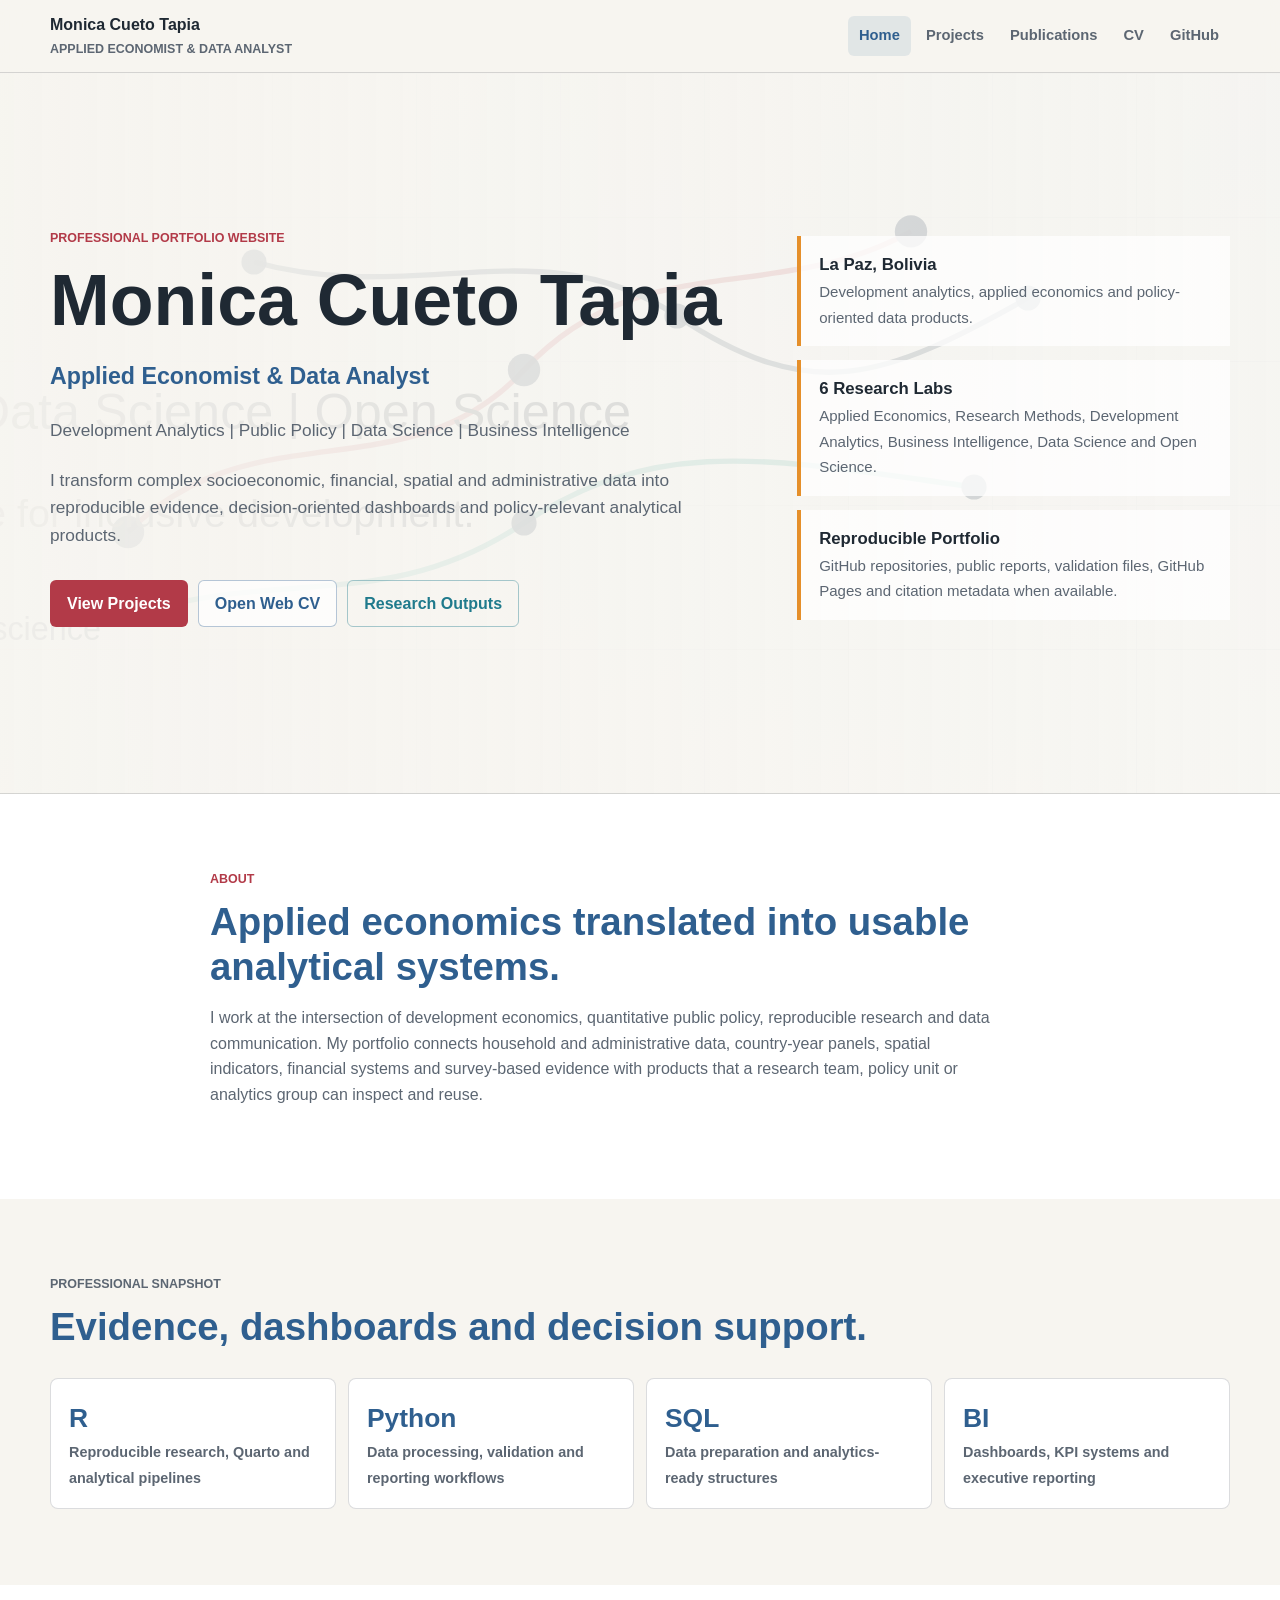
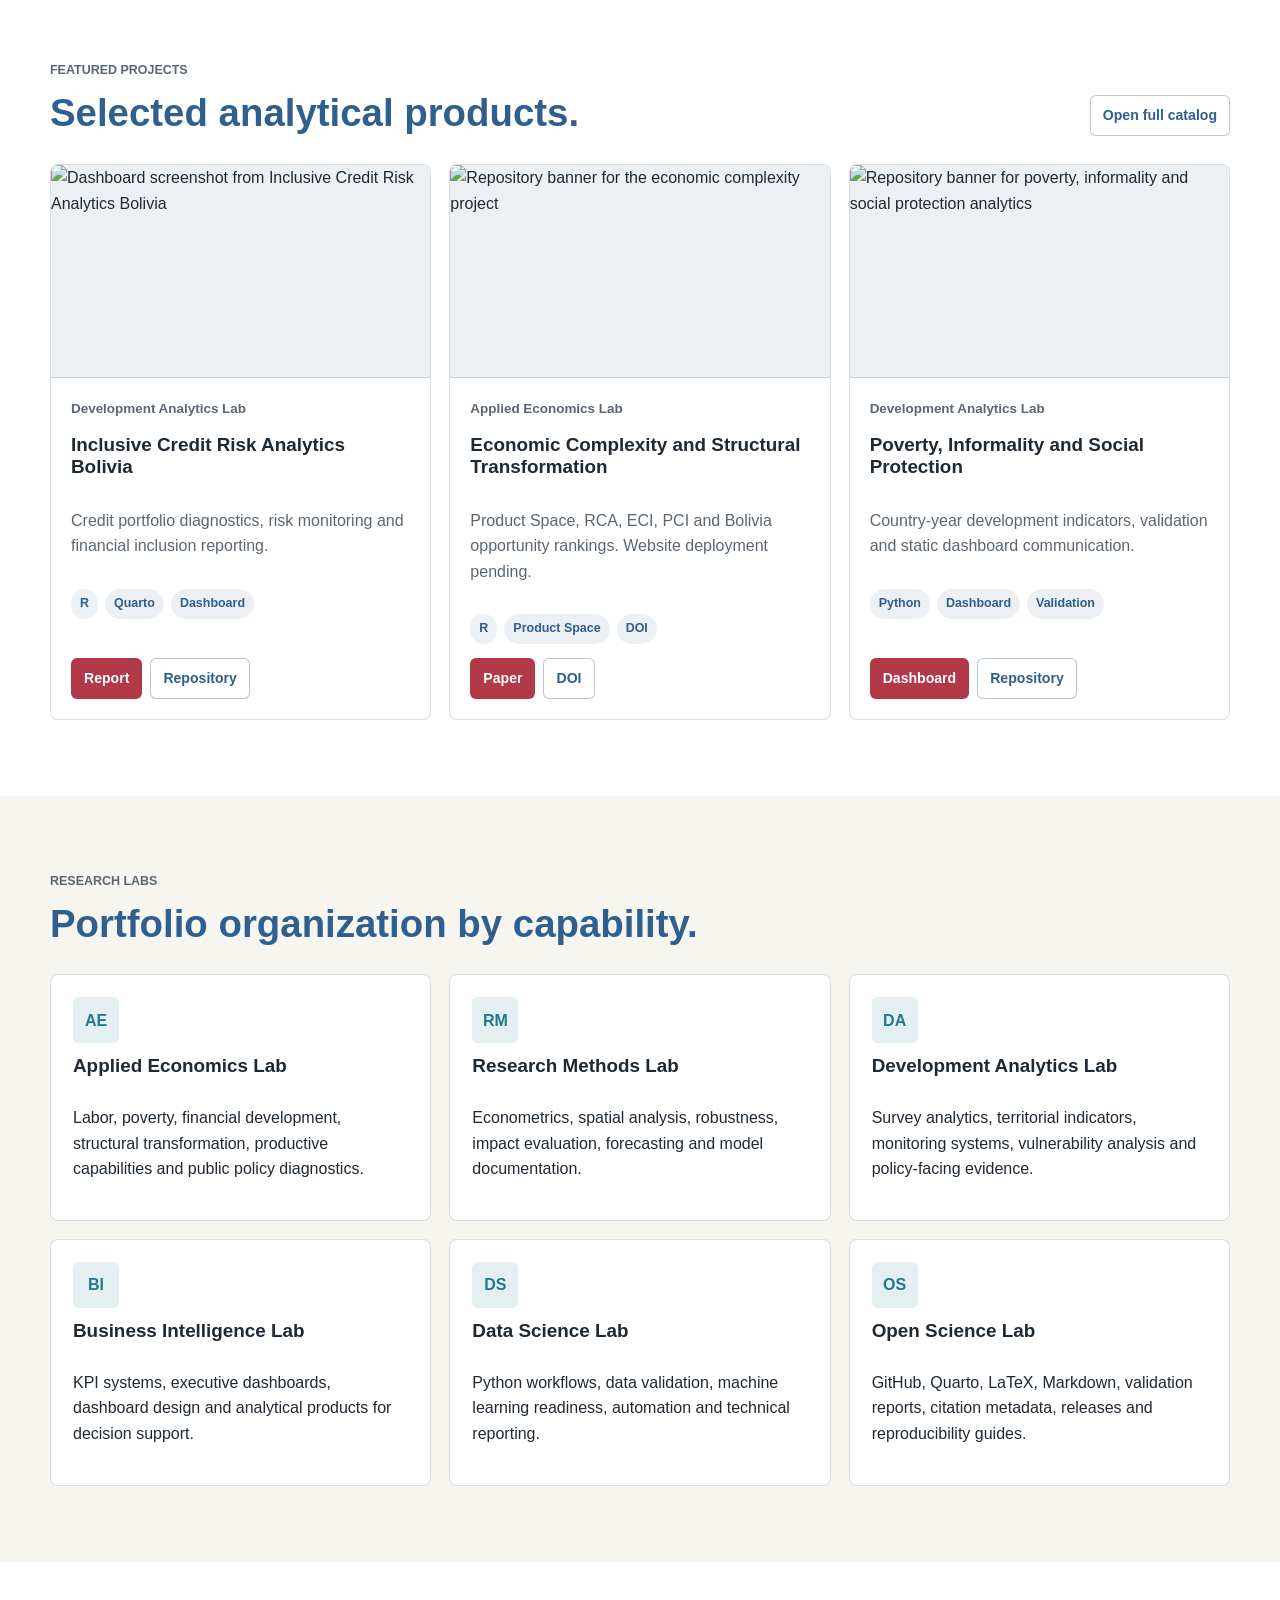
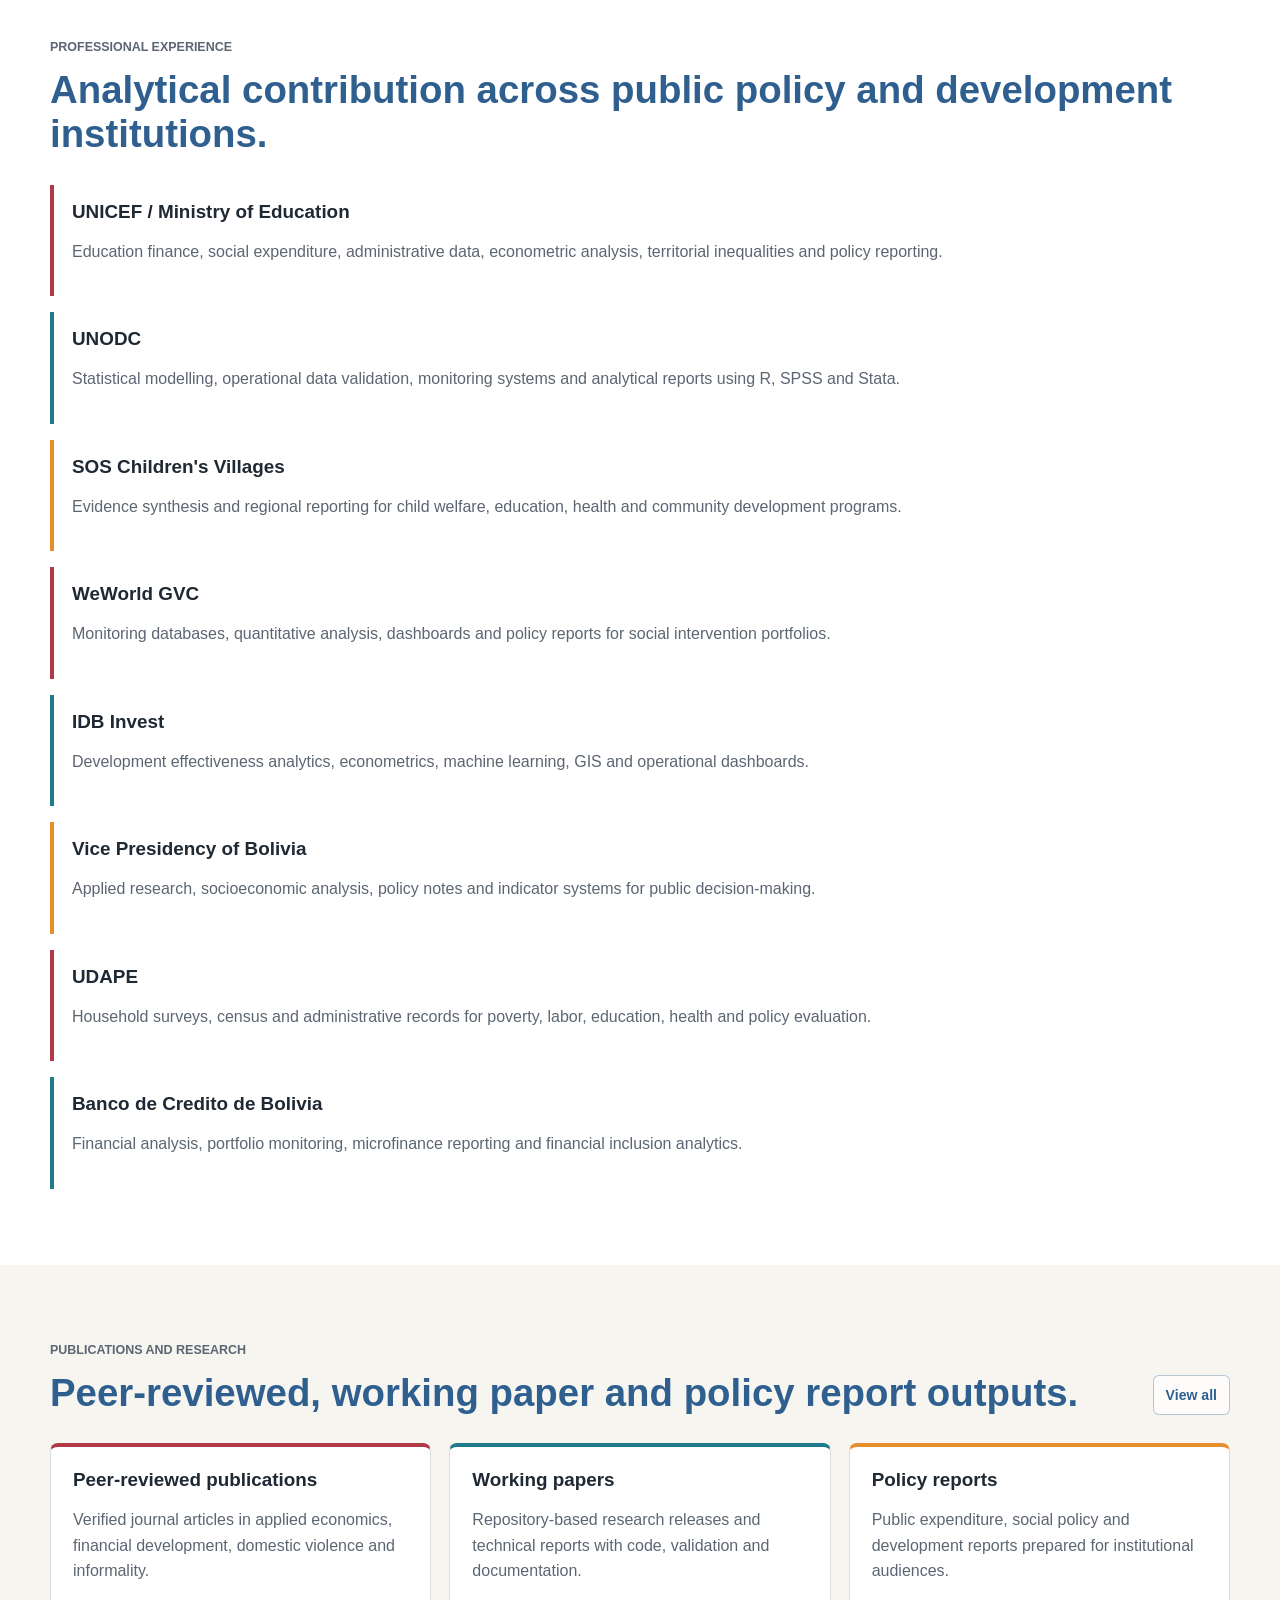
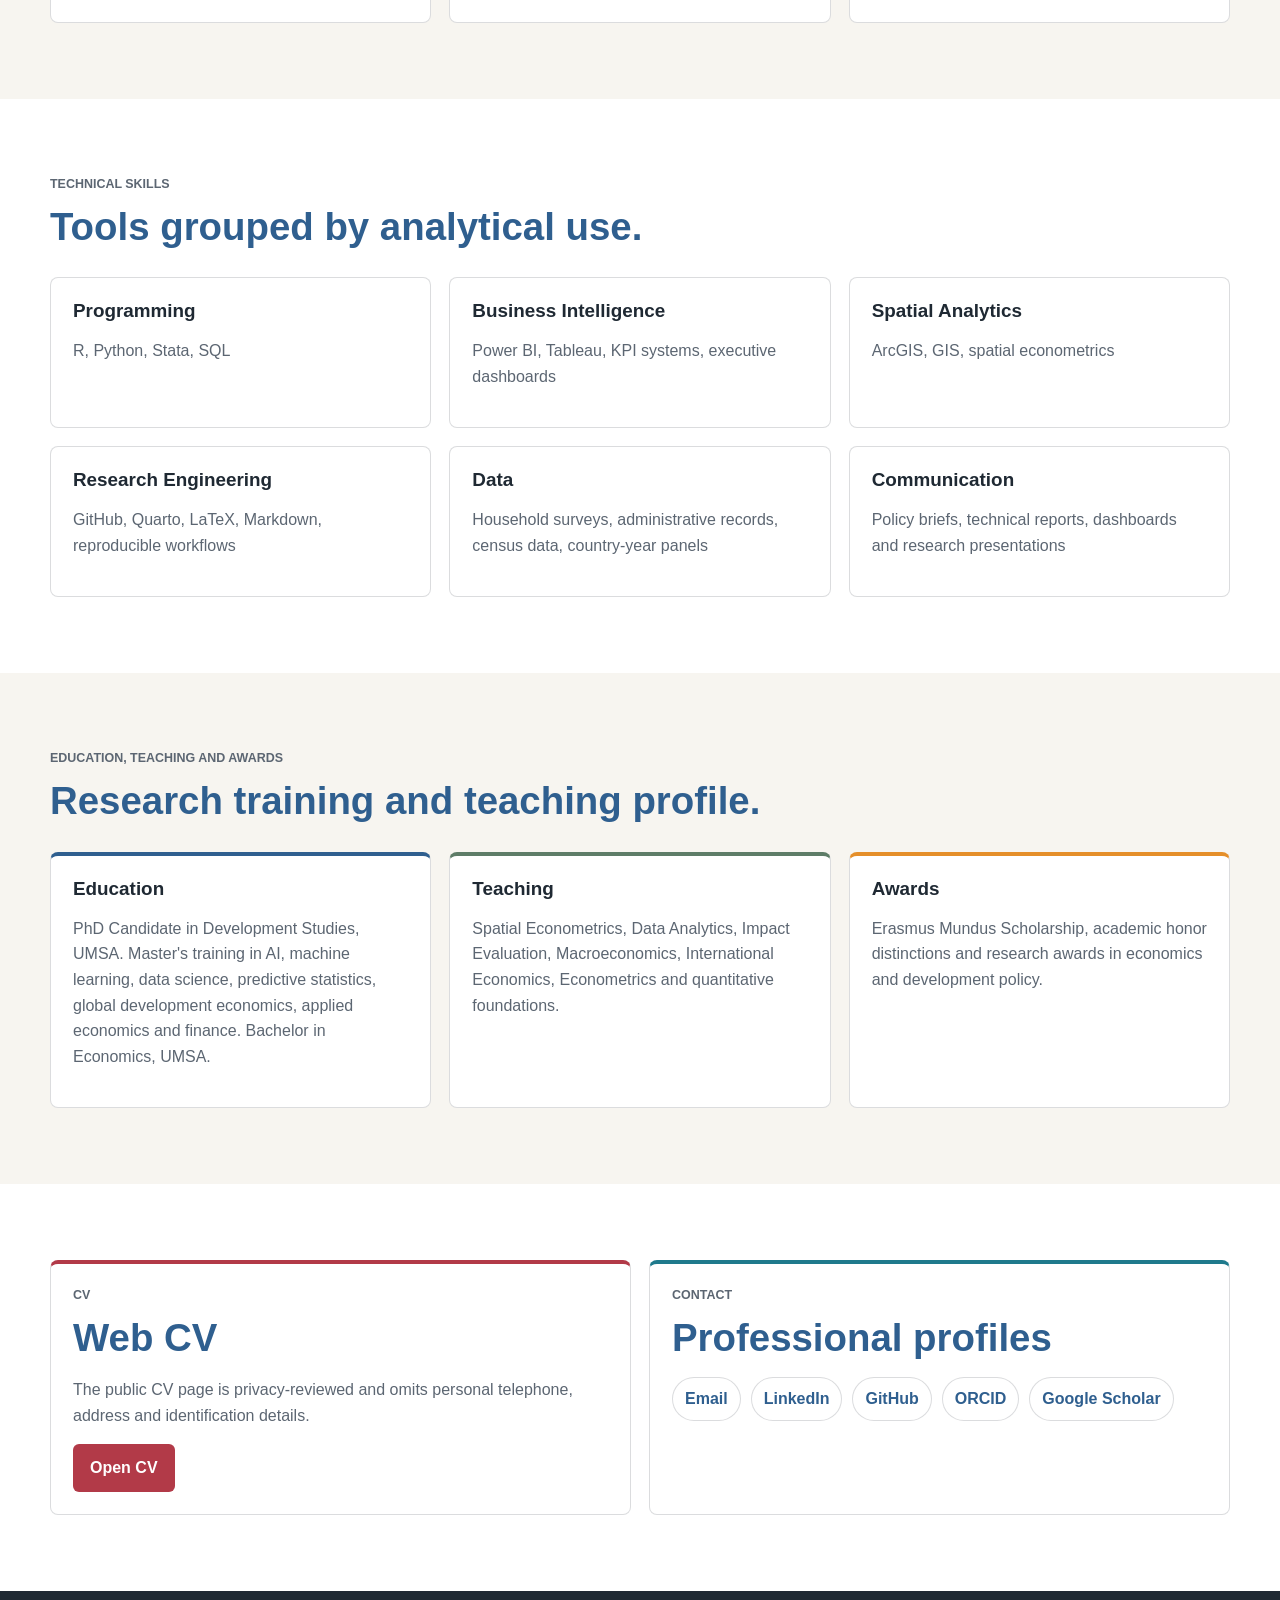
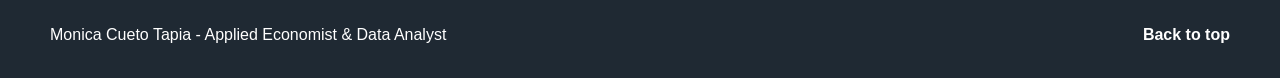
==== docs/index.html @ fdadbccf "Build professional portfolio website and reusable project template" ====
<!doctype html>
<html lang="en">
<head>
  <meta charset="utf-8">
  <meta name="viewport" content="width=device-width, initial-scale=1">
  <title>Monica Cueto Tapia | Applied Economist & Data Analyst</title>
  <meta name="description" content="Professional portfolio of Monica Cueto Tapia, Applied Economist and Data Analyst working on development analytics, public policy, data science and business intelligence.">
  <meta property="og:title" content="Monica Cueto Tapia | Applied Economist & Data Analyst">
  <meta property="og:description" content="Reproducible evidence, dashboards and policy-relevant analytical products for development analytics.">
  <meta property="og:type" content="website">
  <meta property="og:url" content="https://monicact.github.io/">
  <meta property="og:image" content="https://raw.githubusercontent.com/MonicaCT/MonicaCT/main/assets/profile-banner.png">
  <link rel="canonical" href="https://monicact.github.io/">
  <link rel="stylesheet" href="assets/css/site.css">
</head>
<body>
  <a class="skip-link" href="#main">Skip to content</a>
  <header class="site-header">
    <nav class="nav-wrap" aria-label="Main navigation">
      <a class="brand" href="index.html" aria-label="Portfolio home">
        <strong>Monica Cueto Tapia</strong>
        <span>Applied Economist & Data Analyst</span>
      </a>
      <button class="nav-toggle" type="button" aria-expanded="false" aria-controls="main-nav" aria-label="Open navigation">
        <span></span>
        <span></span>
        <span></span>
      </button>
      <div class="main-nav" id="main-nav">
        <a href="index.html" aria-current="page">Home</a>
        <a href="projects.html">Projects</a>
        <a href="publications.html">Publications</a>
        <a href="cv.html">CV</a>
        <a href="https://github.com/MonicaCT">GitHub</a>
      </div>
    </nav>
  </header>

  <main id="main">
    <section class="hero" id="home">
      <div class="container hero-inner">
        <div class="hero-copy">
          <p class="eyebrow">Professional Portfolio Website</p>
          <h1>Monica Cueto Tapia</h1>
          <p class="subtitle">Applied Economist & Data Analyst</p>
          <p class="lead">Development Analytics | Public Policy | Data Science | Business Intelligence</p>
          <p class="lead">I transform complex socioeconomic, financial, spatial and administrative data into reproducible evidence, decision-oriented dashboards and policy-relevant analytical products.</p>
          <div class="actions">
            <a class="button primary" href="projects.html">View Projects</a>
            <a class="button secondary" href="cv.html">Open Web CV</a>
            <a class="button tertiary" href="publications.html">Research Outputs</a>
          </div>
        </div>
        <aside class="hero-panel" aria-label="Portfolio signals">
          <div class="signal">
            <strong>La Paz, Bolivia</strong>
            <span>Development analytics, applied economics and policy-oriented data products.</span>
          </div>
          <div class="signal">
            <strong>6 Research Labs</strong>
            <span>Applied Economics, Research Methods, Development Analytics, Business Intelligence, Data Science and Open Science.</span>
          </div>
          <div class="signal">
            <strong>Reproducible Portfolio</strong>
            <span>GitHub repositories, public reports, validation files, GitHub Pages and citation metadata when available.</span>
          </div>
        </aside>
      </div>
    </section>

    <section class="section white" id="about">
      <div class="container narrow">
        <p class="eyebrow">About</p>
        <h2>Applied economics translated into usable analytical systems.</h2>
        <p class="intro">I work at the intersection of development economics, quantitative public policy, reproducible research and data communication. My portfolio connects household and administrative data, country-year panels, spatial indicators, financial systems and survey-based evidence with products that a research team, policy unit or analytics group can inspect and reuse.</p>
      </div>
    </section>

    <section class="section" id="snapshot">
      <div class="container">
        <div class="section-heading">
          <div>
            <p class="eyebrow">Professional Snapshot</p>
            <h2>Evidence, dashboards and decision support.</h2>
          </div>
        </div>
        <div class="metric-grid">
          <div class="metric"><strong>R</strong><span>Reproducible research, Quarto and analytical pipelines</span></div>
          <div class="metric"><strong>Python</strong><span>Data processing, validation and reporting workflows</span></div>
          <div class="metric"><strong>SQL</strong><span>Data preparation and analytics-ready structures</span></div>
          <div class="metric"><strong>BI</strong><span>Dashboards, KPI systems and executive reporting</span></div>
        </div>
      </div>
    </section>

    <section class="section white" id="featured-projects">
      <div class="container">
        <div class="section-heading">
          <div>
            <p class="eyebrow">Featured Projects</p>
            <h2>Selected analytical products.</h2>
          </div>
          <a class="button secondary small" href="projects.html">Open full catalog</a>
        </div>
        <div class="grid three">
          <article class="project-card" data-project-card data-lab="Development Analytics Lab Business Intelligence Lab Data Science Lab Open Science Lab" data-theme="credit risk financial inclusion Bolivia" data-tool="R Quarto GitHub Pages" data-product="dashboard report repository" data-status="published">
            <div class="project-media">
              <img src="https://raw.githubusercontent.com/MonicaCT/InclusiveCreditRiskAnalytics-Bolivia/main/assets/dashboard-screenshots/01_executive_overview.png" alt="Dashboard screenshot from Inclusive Credit Risk Analytics Bolivia">
            </div>
            <div class="project-body">
              <span class="project-meta">Development Analytics Lab</span>
              <h3>Inclusive Credit Risk Analytics Bolivia</h3>
              <p>Credit portfolio diagnostics, risk monitoring and financial inclusion reporting.</p>
              <div class="tags"><span>R</span><span>Quarto</span><span>Dashboard</span></div>
              <div class="card-actions">
                <a class="button primary small" href="https://monicact.github.io/InclusiveCreditRiskAnalytics-Bolivia/">Report</a>
                <a class="button secondary small" href="https://github.com/MonicaCT/InclusiveCreditRiskAnalytics-Bolivia">Repository</a>
              </div>
            </div>
          </article>

          <article class="project-card" data-project-card data-lab="Applied Economics Lab Research Methods Lab Data Science Lab Open Science Lab" data-theme="economic complexity structural transformation trade Bolivia" data-tool="R Shiny Quarto panel econometrics" data-product="paper dashboard policy brief repository" data-status="deployment pending">
            <div class="project-media">
              <img src="https://raw.githubusercontent.com/MonicaCT/economic-complexity-structural-transformation-lac/main/docs/assets/repository_banner.png" alt="Repository banner for the economic complexity project">
            </div>
            <div class="project-body">
              <span class="project-meta">Applied Economics Lab</span>
              <h3>Economic Complexity and Structural Transformation</h3>
              <p>Product Space, RCA, ECI, PCI and Bolivia opportunity rankings. Website deployment pending.</p>
              <div class="tags"><span>R</span><span>Product Space</span><span>DOI</span></div>
              <div class="card-actions">
                <a class="button primary small" href="https://github.com/MonicaCT/economic-complexity-structural-transformation-lac/blob/main/paper/main.pdf">Paper</a>
                <a class="button secondary small" href="https://doi.org/10.5281/zenodo.21314881">DOI</a>
              </div>
            </div>
          </article>

          <article class="project-card" data-project-card data-lab="Development Analytics Lab Applied Economics Lab Business Intelligence Lab Open Science Lab" data-theme="poverty informality social protection Latin America" data-tool="Python HTML GitHub Pages validation" data-product="dashboard figures tables repository" data-status="published">
            <div class="project-media">
              <img src="https://raw.githubusercontent.com/MonicaCT/poverty-informality-social-protection-lac/main/assets/brand/repository-banner.png" alt="Repository banner for poverty, informality and social protection analytics">
            </div>
            <div class="project-body">
              <span class="project-meta">Development Analytics Lab</span>
              <h3>Poverty, Informality and Social Protection</h3>
              <p>Country-year development indicators, validation and static dashboard communication.</p>
              <div class="tags"><span>Python</span><span>Dashboard</span><span>Validation</span></div>
              <div class="card-actions">
                <a class="button primary small" href="https://monicact.github.io/poverty-informality-social-protection-lac/dashboard/">Dashboard</a>
                <a class="button secondary small" href="https://github.com/MonicaCT/poverty-informality-social-protection-lac">Repository</a>
              </div>
            </div>
          </article>
        </div>
      </div>
    </section>

    <section class="section" id="labs">
      <div class="container">
        <div class="section-heading">
          <div>
            <p class="eyebrow">Research Labs</p>
            <h2>Portfolio organization by capability.</h2>
          </div>
        </div>
        <div class="grid three">
          <article class="lab-card"><span class="lab-code">AE</span><h3>Applied Economics Lab</h3><p>Labor, poverty, financial development, structural transformation, productive capabilities and public policy diagnostics.</p></article>
          <article class="lab-card"><span class="lab-code">RM</span><h3>Research Methods Lab</h3><p>Econometrics, spatial analysis, robustness, impact evaluation, forecasting and model documentation.</p></article>
          <article class="lab-card"><span class="lab-code">DA</span><h3>Development Analytics Lab</h3><p>Survey analytics, territorial indicators, monitoring systems, vulnerability analysis and policy-facing evidence.</p></article>
          <article class="lab-card"><span class="lab-code">BI</span><h3>Business Intelligence Lab</h3><p>KPI systems, executive dashboards, dashboard design and analytical products for decision support.</p></article>
          <article class="lab-card"><span class="lab-code">DS</span><h3>Data Science Lab</h3><p>Python workflows, data validation, machine learning readiness, automation and technical reporting.</p></article>
          <article class="lab-card"><span class="lab-code">OS</span><h3>Open Science Lab</h3><p>GitHub, Quarto, LaTeX, Markdown, validation reports, citation metadata, releases and reproducibility guides.</p></article>
        </div>
      </div>
    </section>

    <section class="section white" id="experience">
      <div class="container">
        <div class="section-heading">
          <div>
            <p class="eyebrow">Professional Experience</p>
            <h2>Analytical contribution across public policy and development institutions.</h2>
          </div>
        </div>
        <div class="timeline">
          <article><h3>UNICEF / Ministry of Education</h3><p>Education finance, social expenditure, administrative data, econometric analysis, territorial inequalities and policy reporting.</p></article>
          <article><h3>UNODC</h3><p>Statistical modelling, operational data validation, monitoring systems and analytical reports using R, SPSS and Stata.</p></article>
          <article><h3>SOS Children's Villages</h3><p>Evidence synthesis and regional reporting for child welfare, education, health and community development programs.</p></article>
          <article><h3>WeWorld GVC</h3><p>Monitoring databases, quantitative analysis, dashboards and policy reports for social intervention portfolios.</p></article>
          <article><h3>IDB Invest</h3><p>Development effectiveness analytics, econometrics, machine learning, GIS and operational dashboards.</p></article>
          <article><h3>Vice Presidency of Bolivia</h3><p>Applied research, socioeconomic analysis, policy notes and indicator systems for public decision-making.</p></article>
          <article><h3>UDAPE</h3><p>Household surveys, census and administrative records for poverty, labor, education, health and policy evaluation.</p></article>
          <article><h3>Banco de Credito de Bolivia</h3><p>Financial analysis, portfolio monitoring, microfinance reporting and financial inclusion analytics.</p></article>
        </div>
      </div>
    </section>

    <section class="section" id="publications">
      <div class="container">
        <div class="section-heading">
          <div>
            <p class="eyebrow">Publications and Research</p>
            <h2>Peer-reviewed, working paper and policy report outputs.</h2>
          </div>
          <a class="button secondary small" href="publications.html">View all</a>
        </div>
        <div class="grid three">
          <article class="surface accent">
            <h3>Peer-reviewed publications</h3>
            <p>Verified journal articles in applied economics, financial development, domestic violence and informality.</p>
          </article>
          <article class="surface teal">
            <h3>Working papers</h3>
            <p>Repository-based research releases and technical reports with code, validation and documentation.</p>
          </article>
          <article class="surface orange">
            <h3>Policy reports</h3>
            <p>Public expenditure, social policy and development reports prepared for institutional audiences.</p>
          </article>
        </div>
      </div>
    </section>

    <section class="section white" id="skills">
      <div class="container">
        <div class="section-heading">
          <div>
            <p class="eyebrow">Technical Skills</p>
            <h2>Tools grouped by analytical use.</h2>
          </div>
        </div>
        <div class="grid three">
          <article class="surface"><h3>Programming</h3><p>R, Python, Stata, SQL</p></article>
          <article class="surface"><h3>Business Intelligence</h3><p>Power BI, Tableau, KPI systems, executive dashboards</p></article>
          <article class="surface"><h3>Spatial Analytics</h3><p>ArcGIS, GIS, spatial econometrics</p></article>
          <article class="surface"><h3>Research Engineering</h3><p>GitHub, Quarto, LaTeX, Markdown, reproducible workflows</p></article>
          <article class="surface"><h3>Data</h3><p>Household surveys, administrative records, census data, country-year panels</p></article>
          <article class="surface"><h3>Communication</h3><p>Policy briefs, technical reports, dashboards and research presentations</p></article>
        </div>
      </div>
    </section>

    <section class="section" id="education">
      <div class="container">
        <div class="section-heading">
          <div>
            <p class="eyebrow">Education, Teaching and Awards</p>
            <h2>Research training and teaching profile.</h2>
          </div>
        </div>
        <div class="grid three">
          <article class="surface blue"><h3>Education</h3><p>PhD Candidate in Development Studies, UMSA. Master's training in AI, machine learning, data science, predictive statistics, global development economics, applied economics and finance. Bachelor in Economics, UMSA.</p></article>
          <article class="surface green"><h3>Teaching</h3><p>Spatial Econometrics, Data Analytics, Impact Evaluation, Macroeconomics, International Economics, Econometrics and quantitative foundations.</p></article>
          <article class="surface orange"><h3>Awards</h3><p>Erasmus Mundus Scholarship, academic honor distinctions and research awards in economics and development policy.</p></article>
        </div>
      </div>
    </section>

    <section class="section white" id="cv-contact">
      <div class="container">
        <div class="grid two">
          <article class="surface accent">
            <p class="eyebrow">CV</p>
            <h2>Web CV</h2>
            <p>The public CV page is privacy-reviewed and omits personal telephone, address and identification details.</p>
            <a class="button primary" href="cv.html">Open CV</a>
          </article>
          <article class="surface teal">
            <p class="eyebrow">Contact</p>
            <h2>Professional profiles</h2>
            <div class="contact-list" aria-label="Professional profile links">
              <a href="mailto:cueto.tapia.monica@gmail.com">Email</a>
              <a href="https://www.linkedin.com/in/monica-cueto-tapia-5a6b40132/">LinkedIn</a>
              <a href="https://github.com/MonicaCT">GitHub</a>
              <a href="https://orcid.org/0009-0006-5061-992X">ORCID</a>
              <a href="https://scholar.google.com/citations?user=hIclUVUAAAAJ">Google Scholar</a>
            </div>
          </article>
        </div>
      </div>
    </section>
  </main>

  <footer class="site-footer">
    <div class="container footer-inner">
      <span>Monica Cueto Tapia - Applied Economist & Data Analyst</span>
      <a href="#home">Back to top</a>
    </div>
  </footer>

  <script src="assets/js/site.js"></script>
</body>
</html>
---- docs/assets/css/site.css ----
:root {
  --ink: #1F2933;
  --warm-background: #F7F5F0;
  --accent-red: #B23A48;
  --research-blue: #2F5F8F;
  --technology-teal: #1F7A8C;
  --warm-orange: #E58F2A;
  --muted-green: #5E7D68;
  --light-gray: #D9DDE3;
  --paper: #FFFFFF;
  --muted-text: #5C6672;
  --line: rgba(31, 41, 51, 0.16);
  --shadow: 0 18px 44px rgba(31, 41, 51, 0.11);
  --radius: 8px;
  --max-width: 1180px;
}

* {
  box-sizing: border-box;
}

html {
  scroll-behavior: smooth;
}

body {
  margin: 0;
  color: var(--ink);
  background: var(--warm-background);
  font-family: "Segoe UI", Arial, sans-serif;
  line-height: 1.6;
}

body.menu-open {
  overflow: hidden;
}

a {
  color: var(--research-blue);
}

a:focus-visible,
button:focus-visible,
input:focus-visible,
select:focus-visible {
  outline: 3px solid rgba(229, 143, 42, 0.72);
  outline-offset: 3px;
}

img {
  max-width: 100%;
  display: block;
}

.container {
  width: min(var(--max-width), calc(100% - 40px));
  margin: 0 auto;
}

.narrow {
  width: min(860px, calc(100% - 40px));
}

.site-header {
  position: sticky;
  top: 0;
  z-index: 40;
  border-bottom: 1px solid var(--line);
  background: rgba(247, 245, 240, 0.94);
  backdrop-filter: blur(14px);
}

.nav-wrap {
  width: min(var(--max-width), calc(100% - 32px));
  min-height: 72px;
  margin: 0 auto;
  display: flex;
  align-items: center;
  justify-content: space-between;
  gap: 24px;
}

.brand {
  display: grid;
  gap: 2px;
  color: var(--ink);
  text-decoration: none;
}

.brand strong {
  font-size: 1rem;
}

.brand span {
  color: var(--muted-text);
  font-size: 0.78rem;
  font-weight: 700;
  text-transform: uppercase;
}

.main-nav {
  display: flex;
  align-items: center;
  gap: 4px;
}

.main-nav a {
  min-height: 40px;
  display: inline-flex;
  align-items: center;
  border-radius: 6px;
  padding: 8px 11px;
  color: var(--muted-text);
  font-size: 0.92rem;
  font-weight: 700;
  text-decoration: none;
}

.main-nav a:hover,
.main-nav a[aria-current="page"] {
  background: rgba(47, 95, 143, 0.1);
  color: var(--research-blue);
}

.nav-toggle {
  display: none;
  width: 42px;
  height: 42px;
  border: 1px solid var(--line);
  border-radius: 6px;
  background: var(--paper);
  cursor: pointer;
}

.nav-toggle span {
  display: block;
  width: 20px;
  height: 2px;
  margin: 5px auto;
  background: var(--ink);
}

.hero {
  position: relative;
  overflow: hidden;
  border-bottom: 1px solid var(--line);
  background:
    linear-gradient(90deg, rgba(247, 245, 240, 0.96), rgba(247, 245, 240, 0.78)),
    url("../images/profile-banner.svg") center right / cover no-repeat;
}

.hero-inner {
  min-height: min(720px, calc(100vh - 72px));
  display: grid;
  grid-template-columns: minmax(0, 1.05fr) minmax(300px, 0.65fr);
  gap: 48px;
  align-items: center;
  padding: 76px 0 86px;
}

.hero-copy {
  max-width: 840px;
}

.eyebrow {
  margin: 0 0 10px;
  color: var(--accent-red);
  font-size: 0.78rem;
  font-weight: 900;
  letter-spacing: 0;
  text-transform: uppercase;
}

h1,
h2,
h3 {
  margin: 0;
  line-height: 1.16;
}

h1 {
  max-width: 760px;
  color: var(--ink);
  font-size: clamp(2.6rem, 5.6vw, 5.4rem);
}

h2 {
  color: var(--research-blue);
  font-size: clamp(1.8rem, 3vw, 2.65rem);
}

h3 {
  color: var(--ink);
  font-size: 1.18rem;
}

.subtitle {
  margin: 16px 0 0;
  color: var(--research-blue);
  font-size: clamp(1.1rem, 2vw, 1.45rem);
  font-weight: 800;
}

.lead {
  margin: 22px 0 0;
  color: var(--muted-text);
  font-size: 1.08rem;
}

.hero-panel {
  display: grid;
  gap: 14px;
  align-self: stretch;
  align-content: center;
}

.signal {
  border-left: 4px solid var(--warm-orange);
  background: rgba(255, 255, 255, 0.76);
  padding: 16px 18px;
}

.signal strong {
  display: block;
  color: var(--ink);
  font-size: 1.05rem;
}

.signal span {
  color: var(--muted-text);
  font-size: 0.94rem;
}

.actions {
  display: flex;
  flex-wrap: wrap;
  gap: 10px;
  margin-top: 30px;
}

.button {
  min-height: 42px;
  display: inline-flex;
  align-items: center;
  justify-content: center;
  border: 1px solid transparent;
  border-radius: 6px;
  padding: 10px 16px;
  font-weight: 850;
  text-decoration: none;
  transition: transform 160ms ease, background 160ms ease, border-color 160ms ease;
}

.button:hover {
  transform: translateY(-1px);
}

.button.primary {
  background: var(--accent-red);
  color: var(--paper);
}

.button.secondary {
  border-color: rgba(47, 95, 143, 0.35);
  background: rgba(255, 255, 255, 0.72);
  color: var(--research-blue);
}

.button.tertiary {
  border-color: rgba(31, 122, 140, 0.38);
  color: var(--technology-teal);
}

.button.small {
  min-height: 38px;
  padding: 8px 12px;
  font-size: 0.88rem;
}

.section {
  padding: 76px 0;
}

.section.white {
  background: var(--paper);
}

.section-heading {
  display: flex;
  align-items: end;
  justify-content: space-between;
  gap: 24px;
  margin-bottom: 28px;
}

.section-heading p,
.section .intro {
  max-width: 780px;
  color: var(--muted-text);
}

.grid {
  display: grid;
  gap: 18px;
}

.two {
  grid-template-columns: repeat(2, minmax(0, 1fr));
}

.three {
  grid-template-columns: repeat(3, minmax(0, 1fr));
}

.four {
  grid-template-columns: repeat(4, minmax(0, 1fr));
}

.surface {
  border: 1px solid var(--line);
  border-radius: var(--radius);
  background: var(--paper);
  padding: 22px;
}

.surface.accent {
  border-top: 4px solid var(--accent-red);
}

.surface.blue {
  border-top: 4px solid var(--research-blue);
}

.surface.teal {
  border-top: 4px solid var(--technology-teal);
}

.surface.green {
  border-top: 4px solid var(--muted-green);
}

.surface.orange {
  border-top: 4px solid var(--warm-orange);
}

.surface p,
.surface li,
.timeline p,
.publication p,
.project-card p {
  color: var(--muted-text);
}

.metric-grid {
  display: grid;
  grid-template-columns: repeat(4, minmax(0, 1fr));
  gap: 12px;
}

.metric {
  border: 1px solid var(--line);
  border-radius: var(--radius);
  background: var(--paper);
  padding: 18px;
}

.metric strong {
  display: block;
  color: var(--research-blue);
  font-size: 1.65rem;
}

.metric span {
  color: var(--muted-text);
  font-size: 0.9rem;
  font-weight: 700;
}

.lab-card {
  display: grid;
  gap: 12px;
  border: 1px solid var(--line);
  border-radius: var(--radius);
  background: var(--paper);
  padding: 22px;
}

.lab-card .lab-code {
  width: 46px;
  height: 46px;
  display: grid;
  place-items: center;
  border-radius: 6px;
  background: rgba(31, 122, 140, 0.12);
  color: var(--technology-teal);
  font-weight: 900;
}

.project-card {
  display: flex;
  min-height: 100%;
  flex-direction: column;
  overflow: hidden;
  border: 1px solid var(--line);
  border-radius: var(--radius);
  background: var(--paper);
}

.project-card:hover {
  box-shadow: var(--shadow);
}

.project-media {
  aspect-ratio: 16 / 9;
  overflow: hidden;
  border-bottom: 1px solid var(--line);
  background: #EDF0F3;
}

.project-media img {
  width: 100%;
  height: 100%;
  object-fit: cover;
}

.project-body {
  display: flex;
  flex: 1;
  flex-direction: column;
  gap: 14px;
  padding: 20px;
}

.project-meta,
.status-note {
  color: var(--muted-text);
  font-size: 0.84rem;
  font-weight: 750;
}

.tags {
  display: flex;
  flex-wrap: wrap;
  gap: 7px;
}

.tags span {
  border-radius: 999px;
  background: rgba(47, 95, 143, 0.09);
  padding: 5px 9px;
  color: var(--research-blue);
  font-size: 0.78rem;
  font-weight: 800;
}

.card-actions {
  display: flex;
  flex-wrap: wrap;
  gap: 8px;
  margin-top: auto;
}

.filters {
  display: grid;
  grid-template-columns: minmax(220px, 1.2fr) repeat(4, minmax(150px, 1fr));
  gap: 10px;
  margin: 22px 0 28px;
}

.filters input,
.filters select {
  min-height: 42px;
  width: 100%;
  border: 1px solid var(--line);
  border-radius: 6px;
  background: var(--paper);
  padding: 8px 10px;
  color: var(--ink);
  font: inherit;
}

.empty-state {
  border: 1px dashed var(--line);
  border-radius: var(--radius);
  padding: 18px;
  color: var(--muted-text);
  text-align: center;
}

.timeline {
  display: grid;
  gap: 16px;
}

.timeline article {
  border-left: 4px solid var(--light-gray);
  background: var(--paper);
  padding: 16px 18px;
}

.timeline article:nth-child(3n + 1) {
  border-color: var(--accent-red);
}

.timeline article:nth-child(3n + 2) {
  border-color: var(--technology-teal);
}

.timeline article:nth-child(3n + 3) {
  border-color: var(--warm-orange);
}

.publication-list {
  display: grid;
  gap: 14px;
}

.publication {
  border: 1px solid var(--line);
  border-radius: var(--radius);
  background: var(--paper);
  padding: 18px;
}

.publication h3 {
  font-size: 1.05rem;
}

.list-clean {
  margin: 12px 0 0;
  padding-left: 18px;
}

.list-clean li {
  margin-bottom: 7px;
}

.cv-section {
  display: grid;
  gap: 18px;
}

.cv-row {
  display: grid;
  grid-template-columns: minmax(160px, 0.28fr) minmax(0, 1fr);
  gap: 18px;
  border-top: 1px solid var(--line);
  padding-top: 18px;
}

.contact-list {
  display: flex;
  flex-wrap: wrap;
  gap: 10px;
  margin-top: 16px;
}

.contact-list a {
  border: 1px solid var(--line);
  border-radius: 999px;
  background: var(--paper);
  padding: 8px 12px;
  font-weight: 800;
  text-decoration: none;
}

.site-footer {
  border-top: 1px solid var(--line);
  background: var(--ink);
  color: var(--paper);
}

.footer-inner {
  min-height: 86px;
  display: flex;
  align-items: center;
  justify-content: space-between;
  gap: 20px;
}

.footer-inner a {
  color: var(--paper);
  font-weight: 800;
  text-decoration: none;
}

.skip-link {
  position: absolute;
  left: 16px;
  top: -80px;
  z-index: 100;
  background: var(--ink);
  color: var(--paper);
  padding: 10px 14px;
}

.skip-link:focus {
  top: 14px;
}

@media (max-width: 1040px) {
  .hero-inner,
  .two,
  .three,
  .four,
  .metric-grid {
    grid-template-columns: repeat(2, minmax(0, 1fr));
  }

  .filters {
    grid-template-columns: repeat(2, minmax(0, 1fr));
  }
}

@media (max-width: 760px) {
  .nav-toggle {
    display: block;
  }

  .main-nav {
    position: fixed;
    top: 72px;
    left: 0;
    right: 0;
    display: none;
    flex-direction: column;
    align-items: stretch;
    border-bottom: 1px solid var(--line);
    background: var(--warm-background);
    padding: 12px 20px 18px;
  }

  .main-nav.open {
    display: flex;
  }

  .main-nav a {
    min-height: 44px;
  }

  .hero-inner,
  .two,
  .three,
  .four,
  .metric-grid,
  .filters,
  .cv-row {
    grid-template-columns: 1fr;
  }

  .section {
    padding: 56px 0;
  }

  .hero-inner {
    min-height: auto;
    padding: 60px 0 68px;
  }

  .section-heading {
    display: block;
  }

  .footer-inner {
    flex-direction: column;
    align-items: flex-start;
    justify-content: center;
    padding: 20px 0;
  }
}
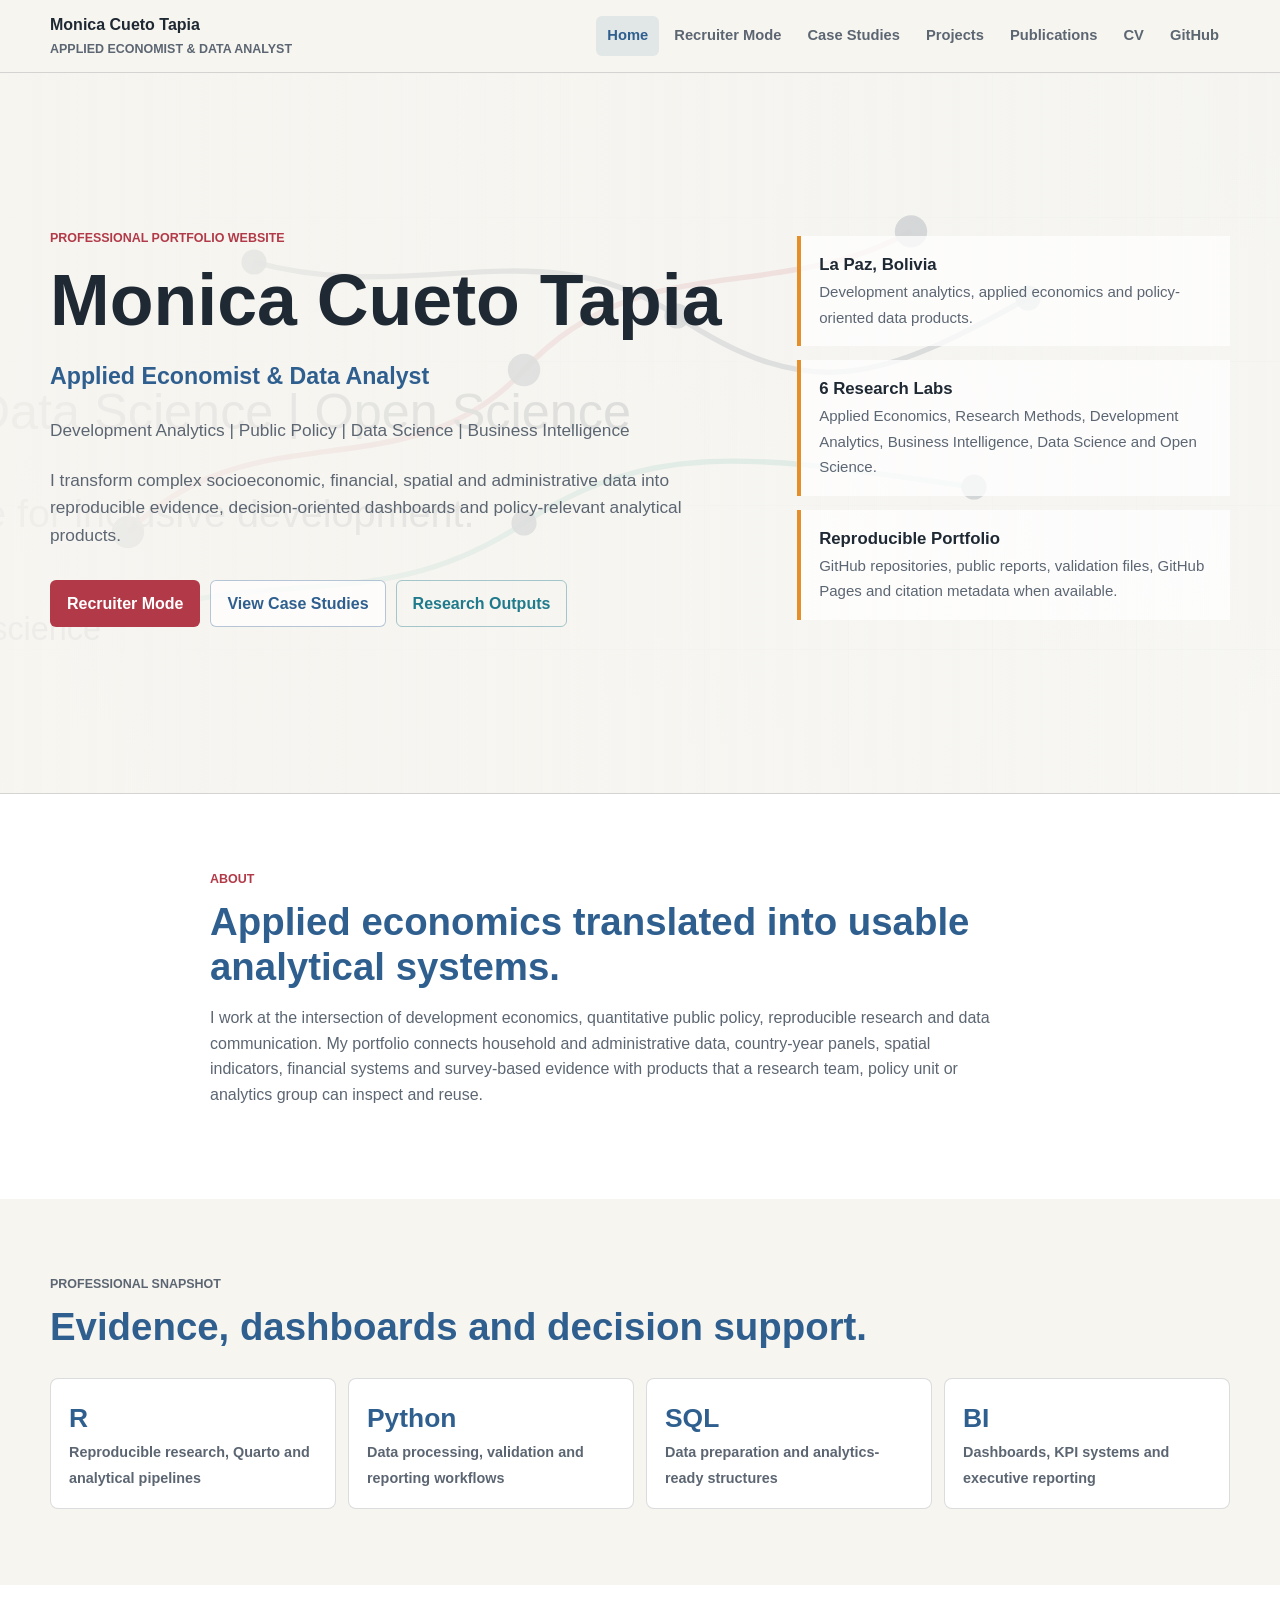
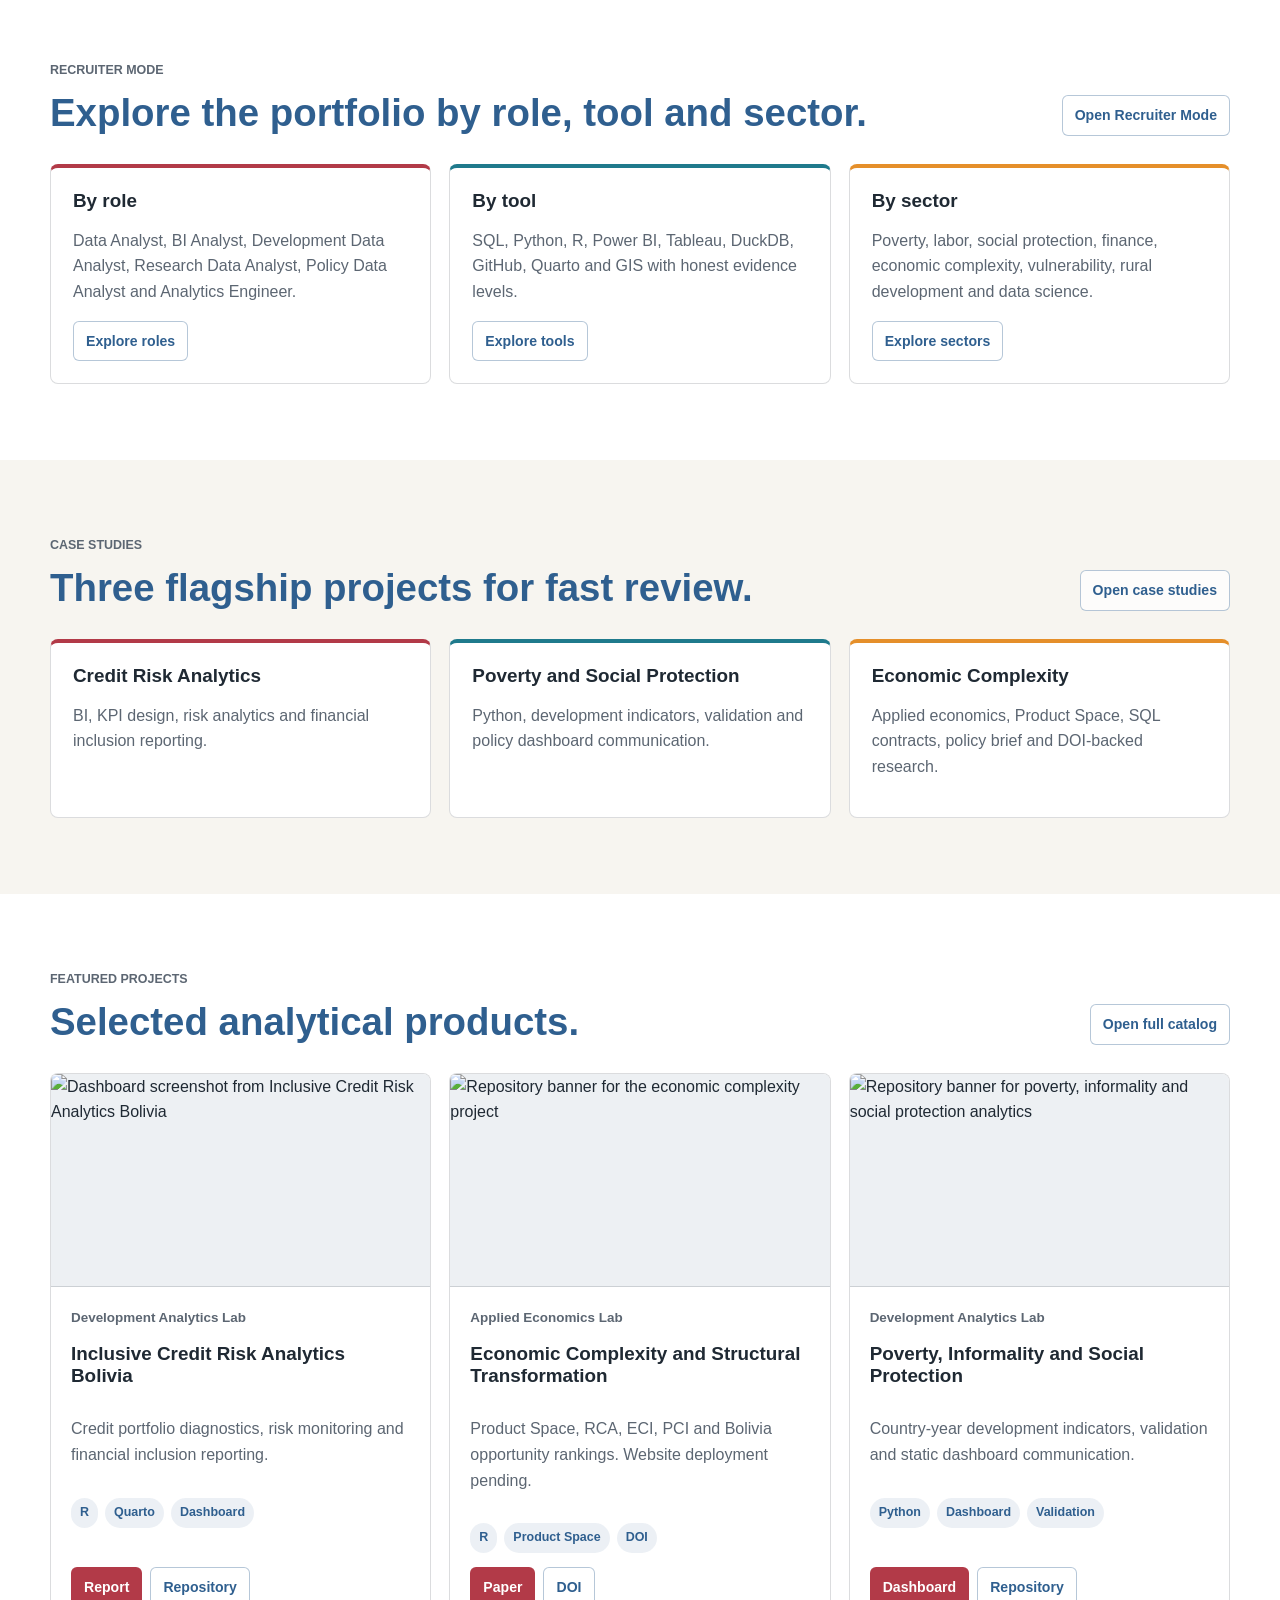
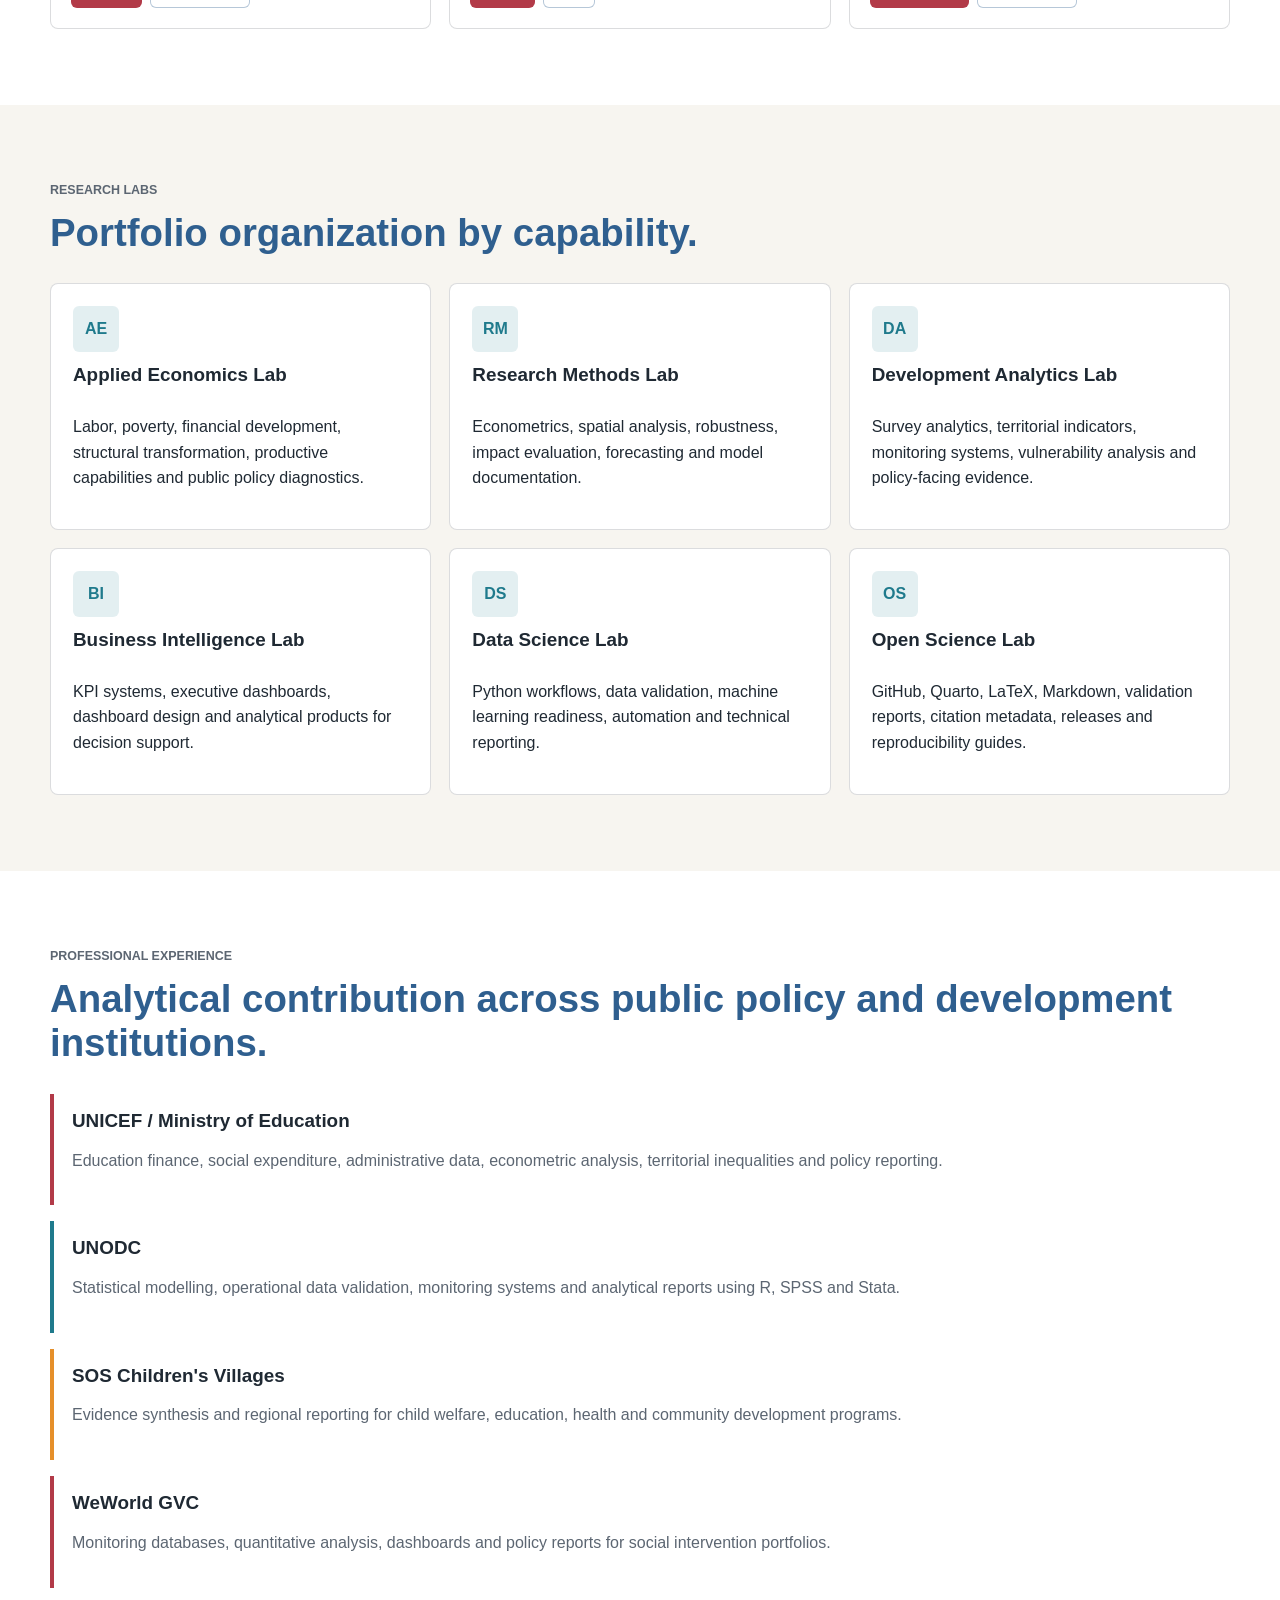
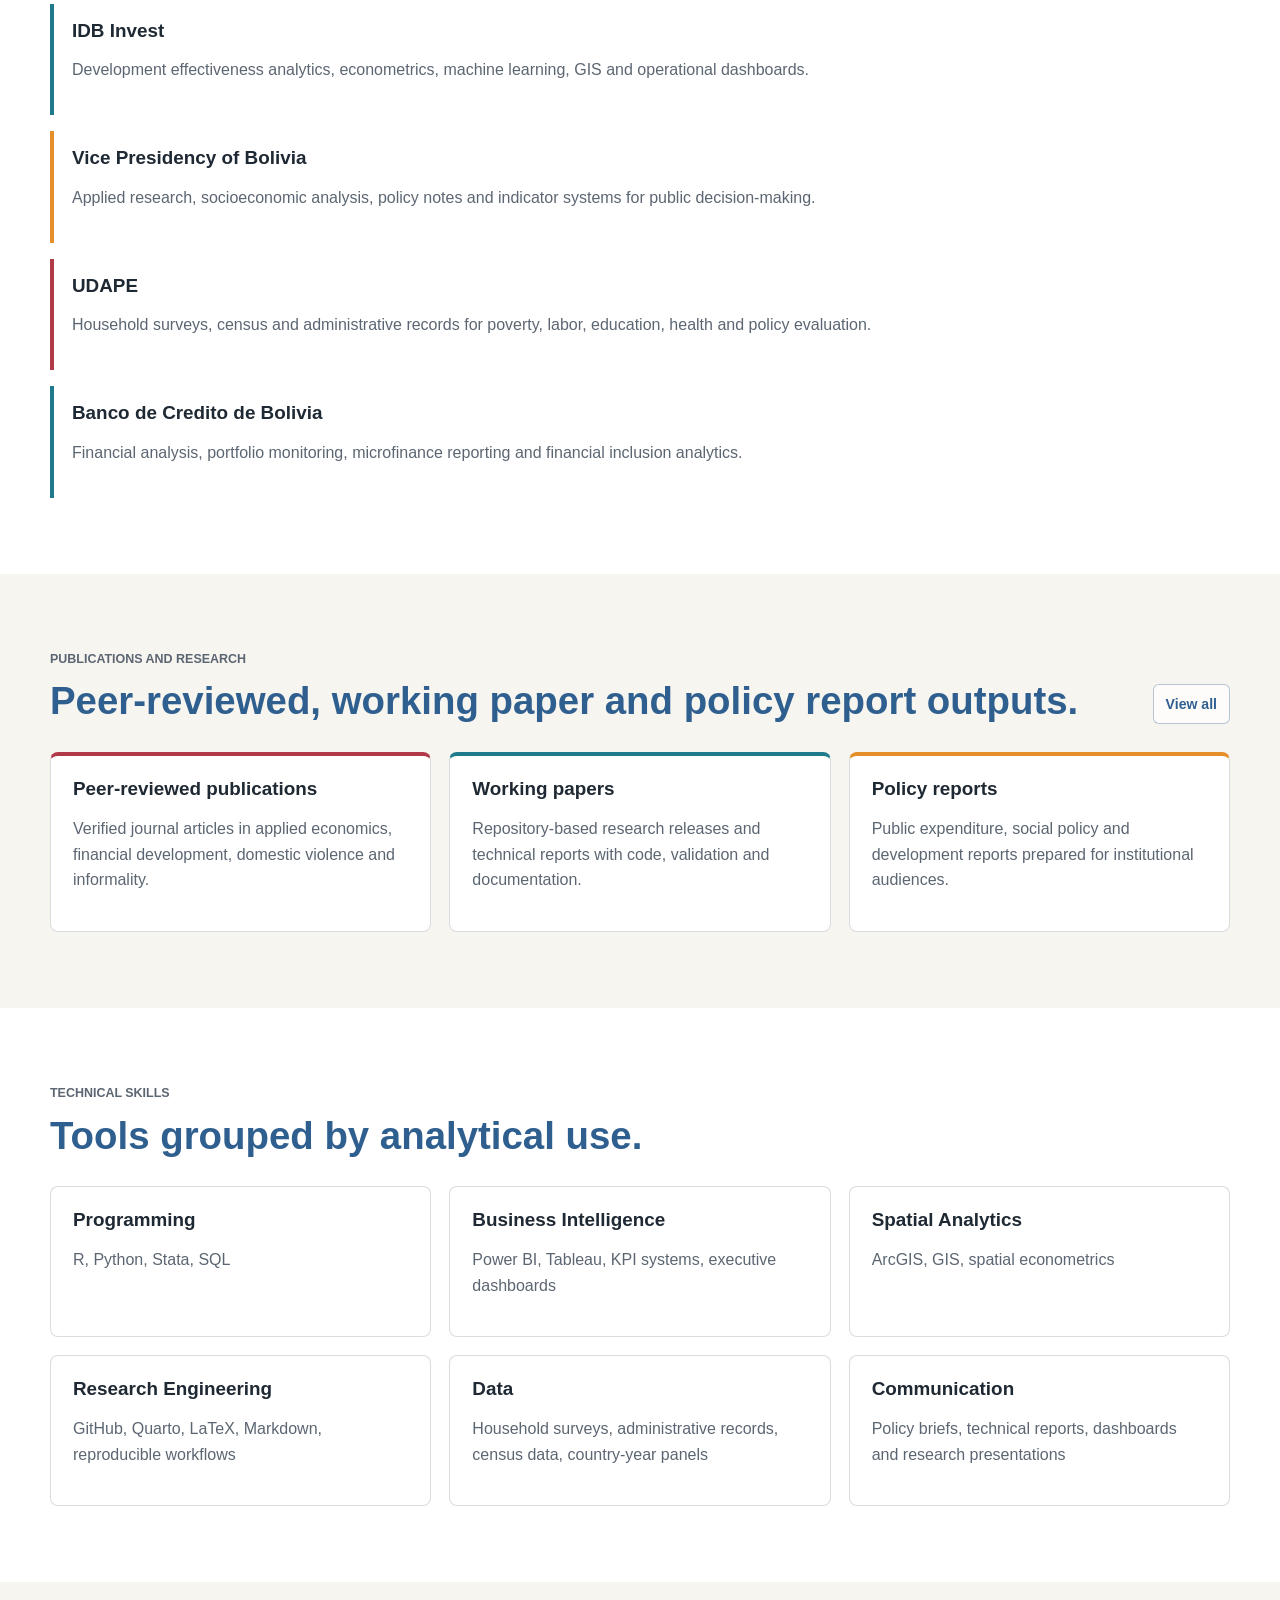
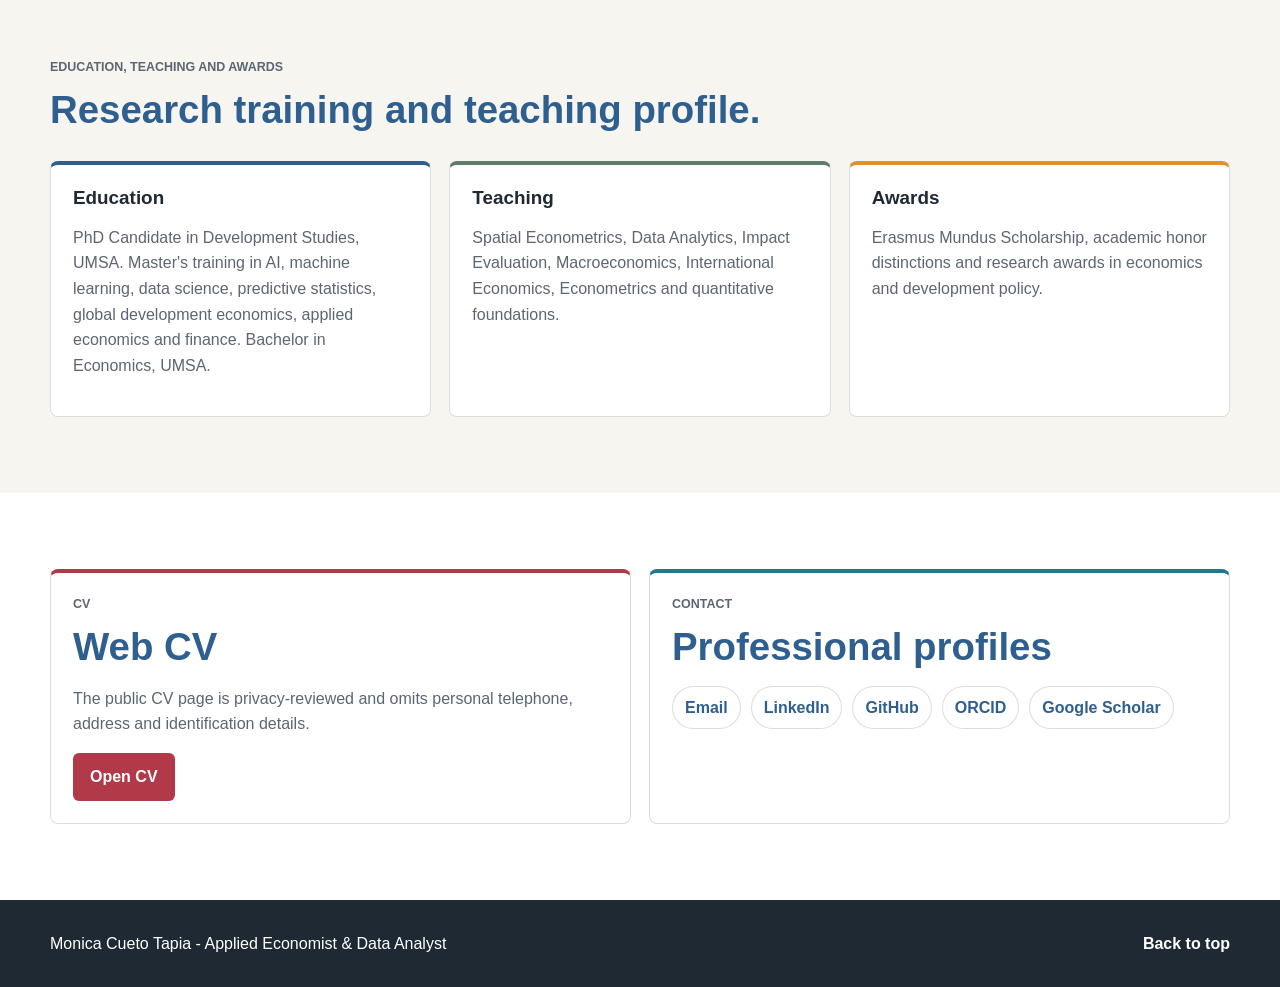
==== commit 4d05116c: "Implement recruiter mode and flagship case studies" ====
--- a/docs/index.html
+++ b/docs/index.html
@@ -8,9 +8,9 @@
   <meta property="og:title" content="Monica Cueto Tapia | Applied Economist & Data Analyst">
   <meta property="og:description" content="Reproducible evidence, dashboards and policy-relevant analytical products for development analytics.">
   <meta property="og:type" content="website">
-  <meta property="og:url" content="https://monicact.github.io/">
+  <meta property="og:url" content="https://monicact.github.io/MonicaCT/">
   <meta property="og:image" content="https://raw.githubusercontent.com/MonicaCT/MonicaCT/main/assets/profile-banner.png">
-  <link rel="canonical" href="https://monicact.github.io/">
+  <link rel="canonical" href="https://monicact.github.io/MonicaCT/">
   <link rel="stylesheet" href="assets/css/site.css">
 </head>
 <body>
@@ -28,6 +28,8 @@
       </button>
       <div class="main-nav" id="main-nav">
         <a href="index.html" aria-current="page">Home</a>
+        <a href="recruiter.html">Recruiter Mode</a>
+        <a href="case-studies.html">Case Studies</a>
         <a href="projects.html">Projects</a>
         <a href="publications.html">Publications</a>
         <a href="cv.html">CV</a>
@@ -46,8 +48,8 @@
           <p class="lead">Development Analytics | Public Policy | Data Science | Business Intelligence</p>
           <p class="lead">I transform complex socioeconomic, financial, spatial and administrative data into reproducible evidence, decision-oriented dashboards and policy-relevant analytical products.</p>
           <div class="actions">
-            <a class="button primary" href="projects.html">View Projects</a>
-            <a class="button secondary" href="cv.html">Open Web CV</a>
+            <a class="button primary" href="recruiter.html">Recruiter Mode</a>
+            <a class="button secondary" href="case-studies.html">View Case Studies</a>
             <a class="button tertiary" href="publications.html">Research Outputs</a>
           </div>
         </div>
@@ -89,6 +91,39 @@
           <div class="metric"><strong>Python</strong><span>Data processing, validation and reporting workflows</span></div>
           <div class="metric"><strong>SQL</strong><span>Data preparation and analytics-ready structures</span></div>
           <div class="metric"><strong>BI</strong><span>Dashboards, KPI systems and executive reporting</span></div>
+        </div>
+      </div>
+    </section>
+    <section class="section white" id="recruiter-mode-entry">
+      <div class="container">
+        <div class="section-heading">
+          <div>
+            <p class="eyebrow">Recruiter Mode</p>
+            <h2>Explore the portfolio by role, tool and sector.</h2>
+          </div>
+          <a class="button secondary small" href="recruiter.html">Open Recruiter Mode</a>
+        </div>
+        <div class="grid three">
+          <article class="surface accent"><h3>By role</h3><p>Data Analyst, BI Analyst, Development Data Analyst, Research Data Analyst, Policy Data Analyst and Analytics Engineer.</p><a class="button secondary small" href="recruiter.html">Explore roles</a></article>
+          <article class="surface teal"><h3>By tool</h3><p>SQL, Python, R, Power BI, Tableau, DuckDB, GitHub, Quarto and GIS with honest evidence levels.</p><a class="button secondary small" href="recruiter.html">Explore tools</a></article>
+          <article class="surface orange"><h3>By sector</h3><p>Poverty, labor, social protection, finance, economic complexity, vulnerability, rural development and data science.</p><a class="button secondary small" href="recruiter.html">Explore sectors</a></article>
+        </div>
+      </div>
+    </section>
+
+    <section class="section" id="case-study-entry">
+      <div class="container">
+        <div class="section-heading">
+          <div>
+            <p class="eyebrow">Case Studies</p>
+            <h2>Three flagship projects for fast review.</h2>
+          </div>
+          <a class="button secondary small" href="case-studies.html">Open case studies</a>
+        </div>
+        <div class="grid three">
+          <article class="surface accent"><h3>Credit Risk Analytics</h3><p>BI, KPI design, risk analytics and financial inclusion reporting.</p></article>
+          <article class="surface teal"><h3>Poverty and Social Protection</h3><p>Python, development indicators, validation and policy dashboard communication.</p></article>
+          <article class="surface orange"><h3>Economic Complexity</h3><p>Applied economics, Product Space, SQL contracts, policy brief and DOI-backed research.</p></article>
         </div>
       </div>
     </section>
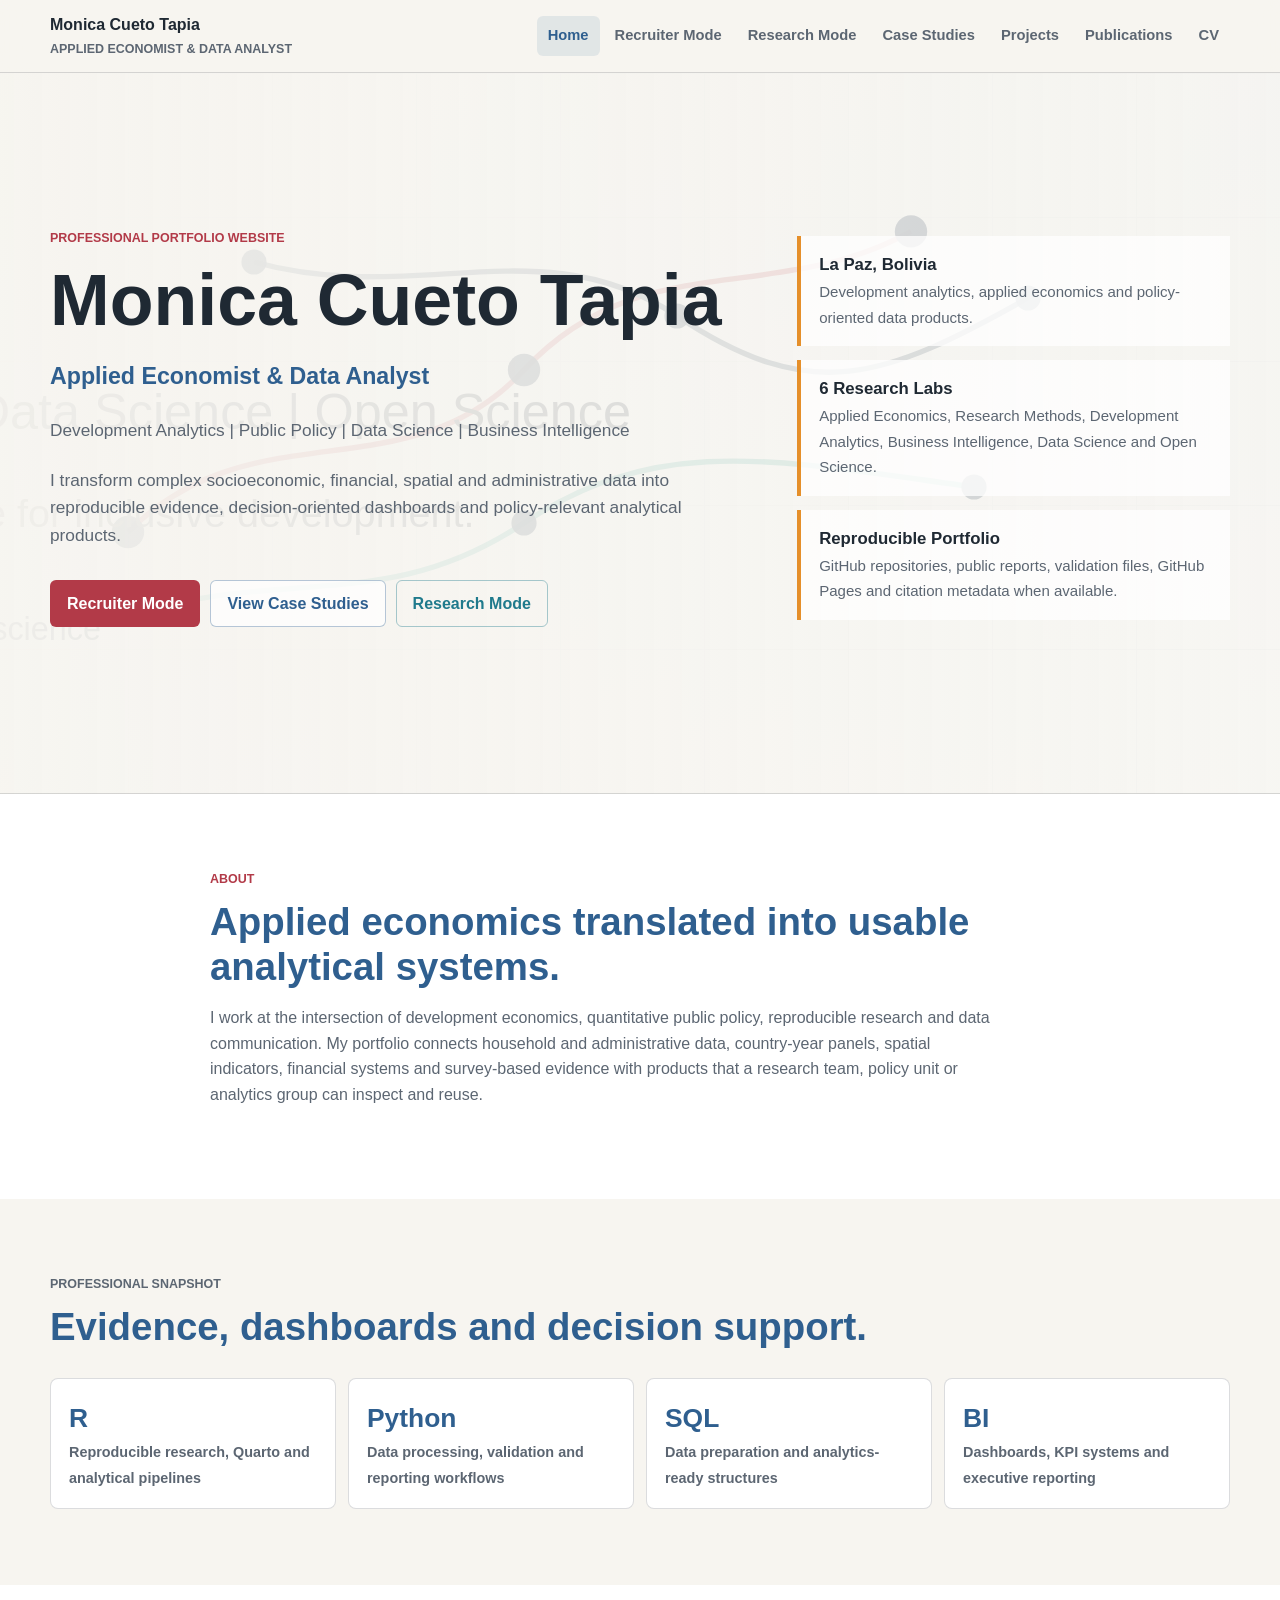
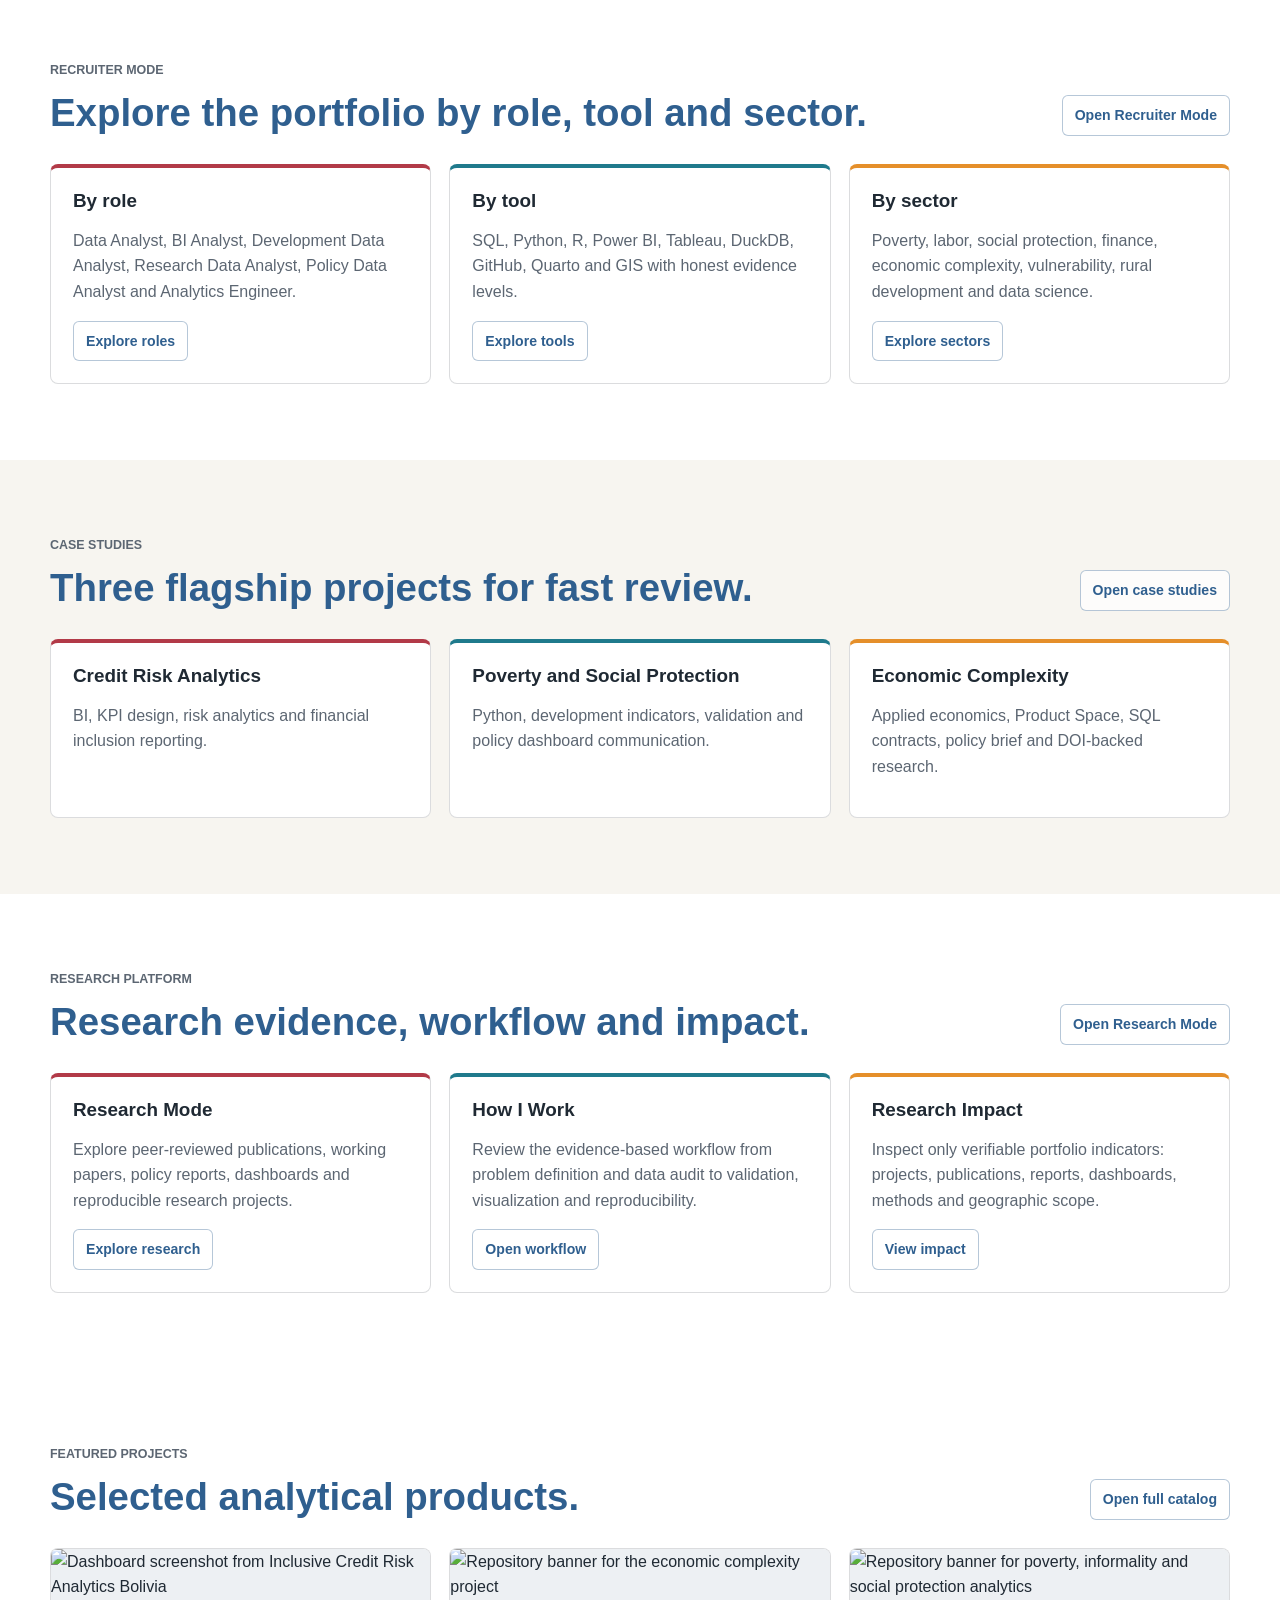
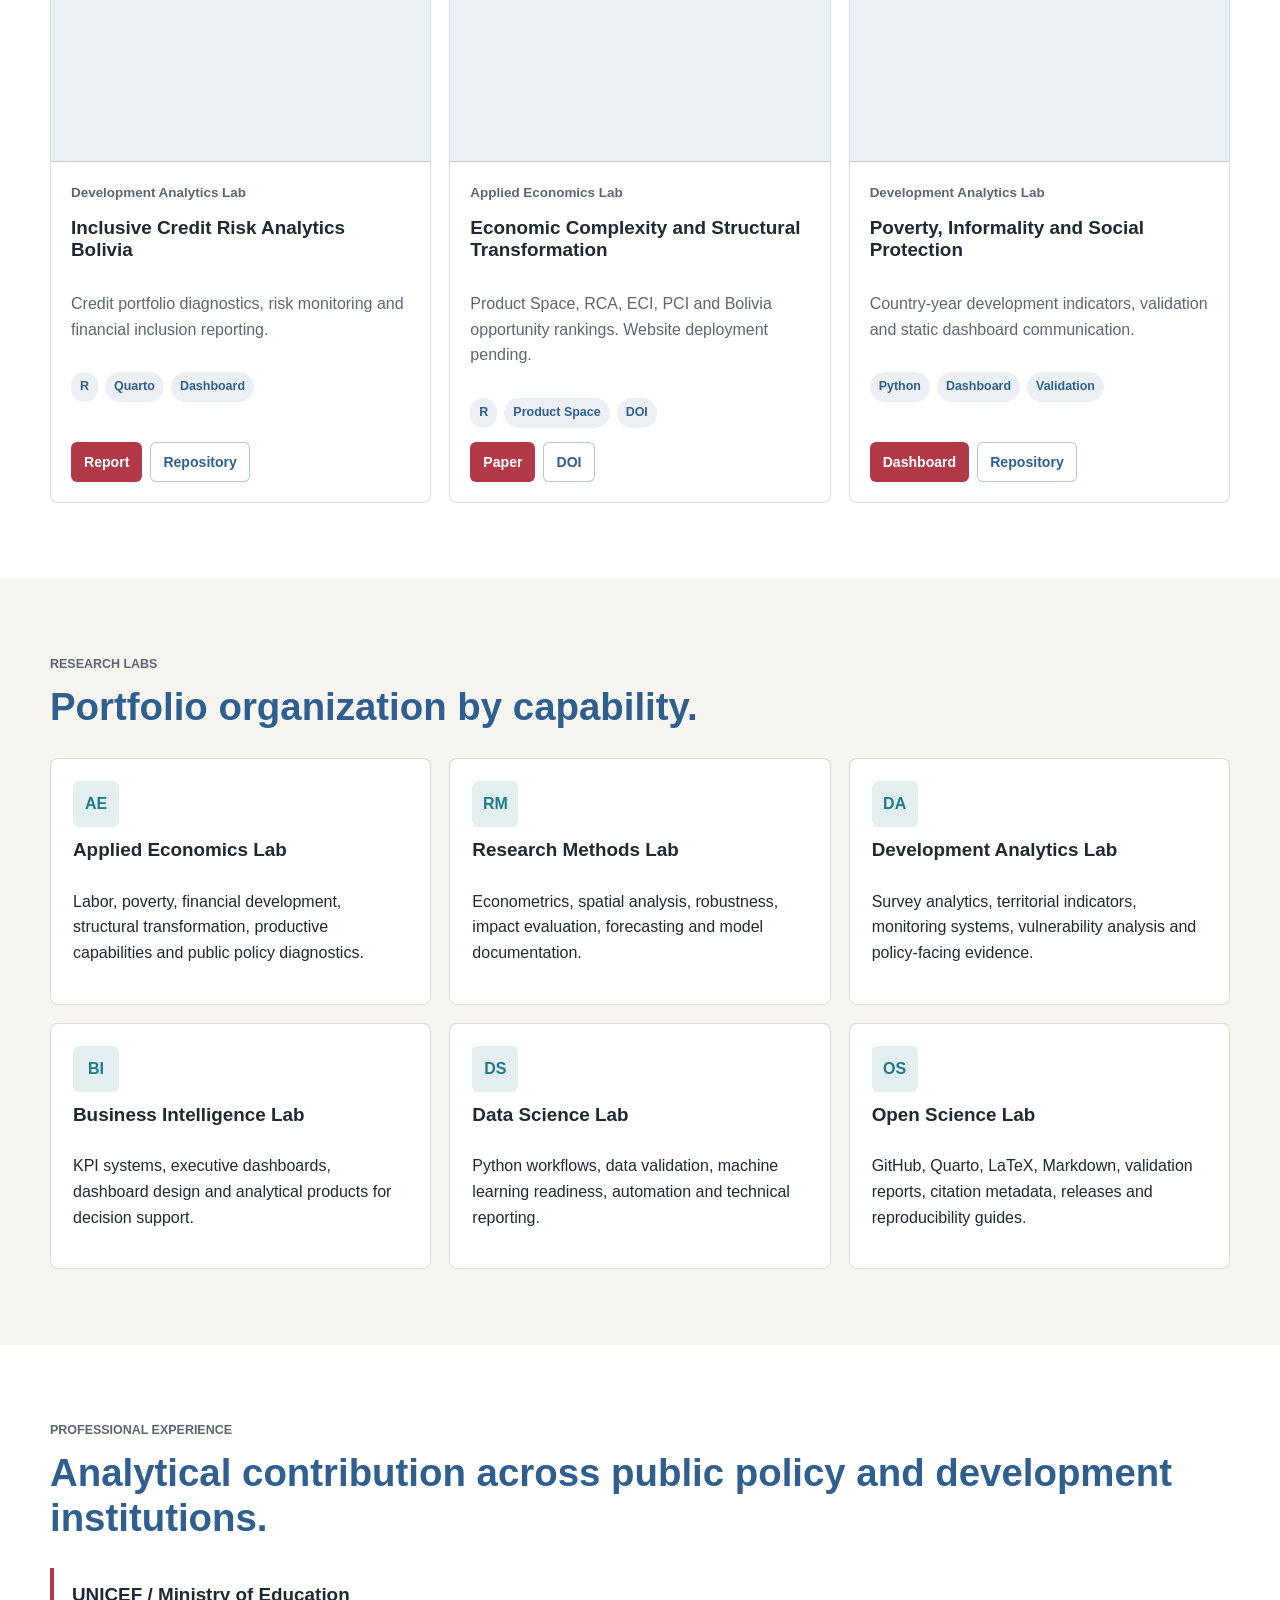
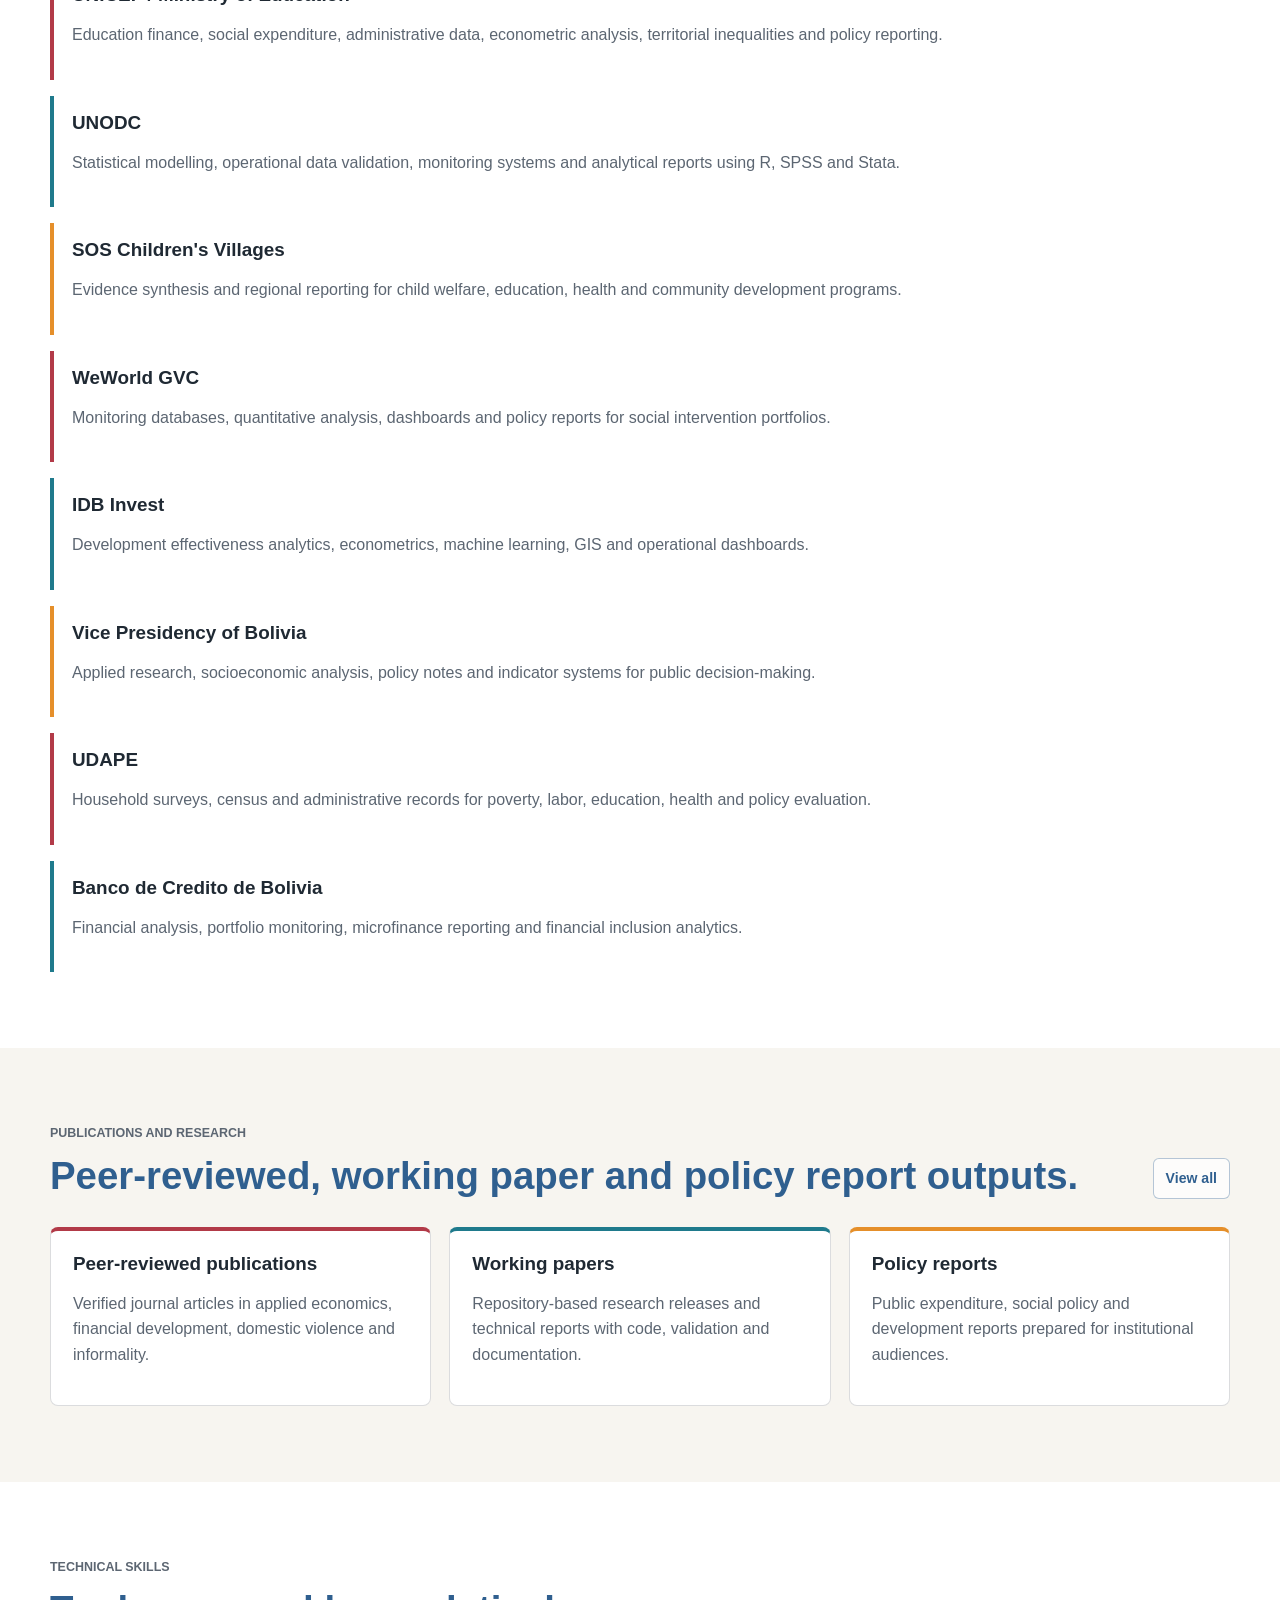
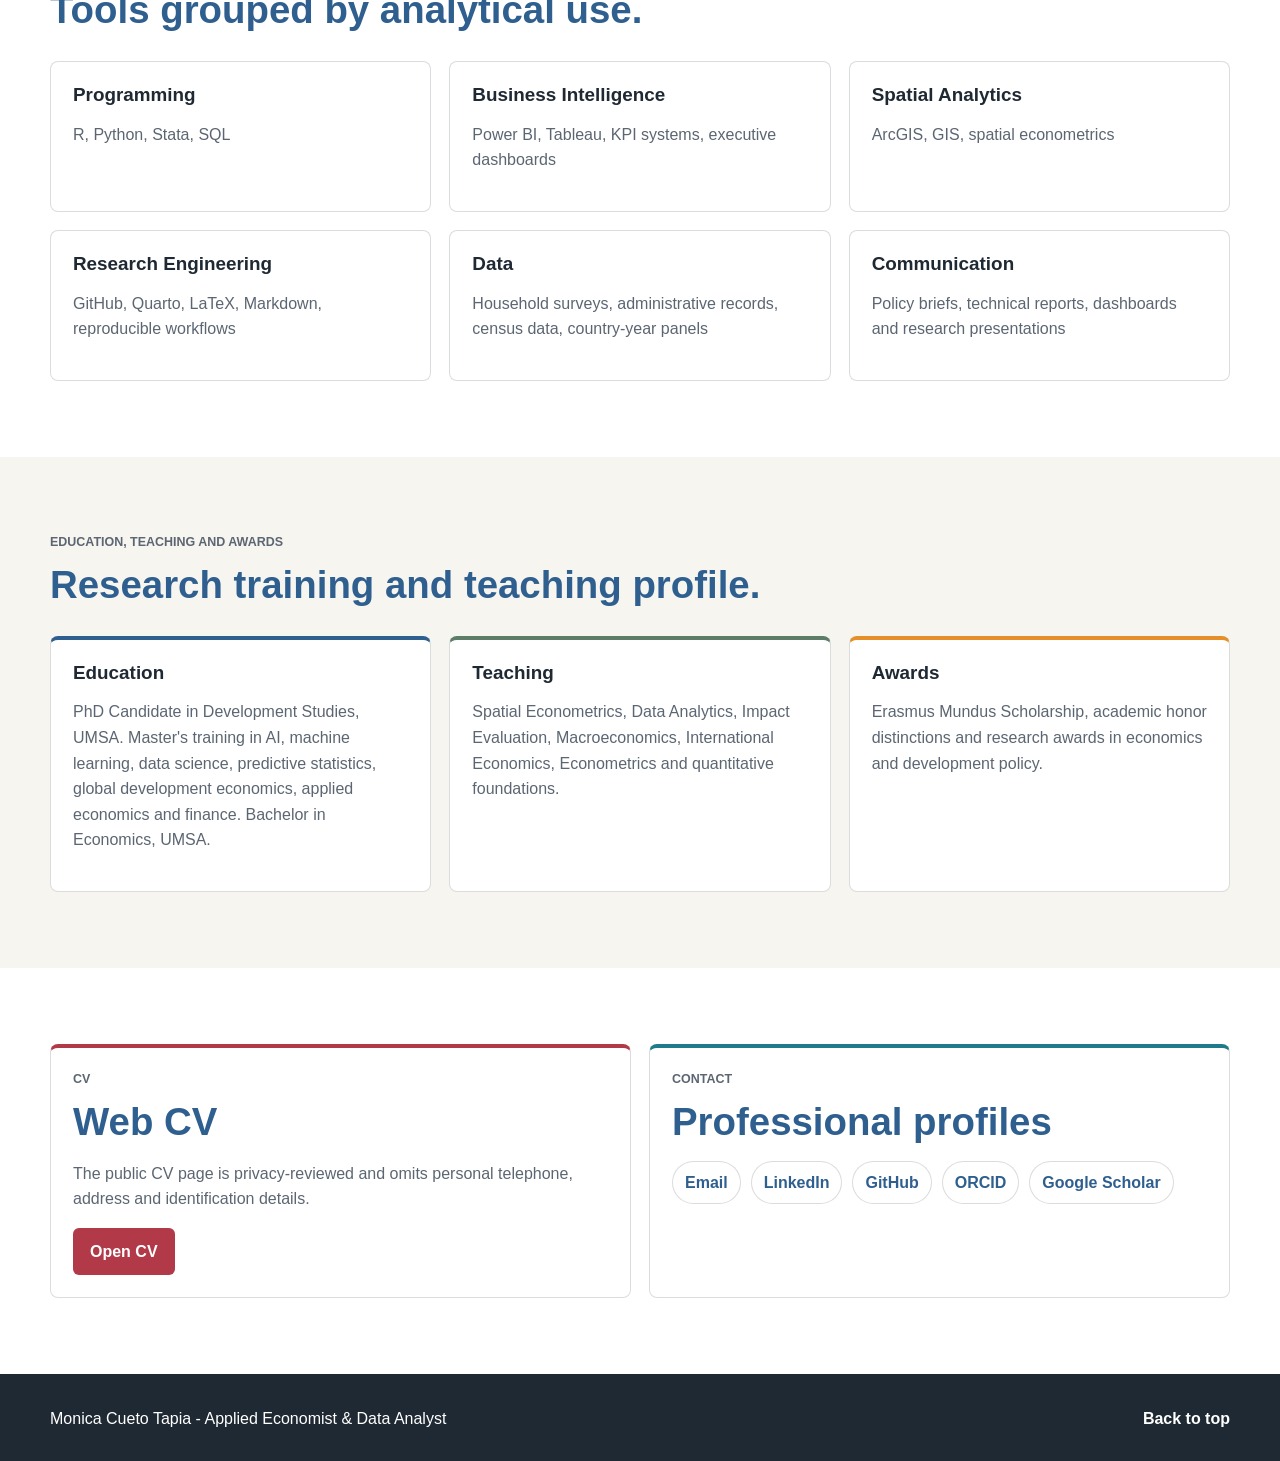
==== commit 5e3ff0ee: "Add research timeline, impact and workflow pages" ====
--- a/docs/index.html
+++ b/docs/index.html
@@ -29,6 +29,7 @@
       <div class="main-nav" id="main-nav">
         <a href="index.html" aria-current="page">Home</a>
         <a href="recruiter.html">Recruiter Mode</a>
+        <a href="research.html">Research Mode</a>
         <a href="case-studies.html">Case Studies</a>
         <a href="projects.html">Projects</a>
         <a href="publications.html">Publications</a>
@@ -50,7 +51,7 @@
           <div class="actions">
             <a class="button primary" href="recruiter.html">Recruiter Mode</a>
             <a class="button secondary" href="case-studies.html">View Case Studies</a>
-            <a class="button tertiary" href="publications.html">Research Outputs</a>
+            <a class="button tertiary" href="research.html">Research Mode</a>
           </div>
         </div>
         <aside class="hero-panel" aria-label="Portfolio signals">
@@ -124,6 +125,22 @@
           <article class="surface accent"><h3>Credit Risk Analytics</h3><p>BI, KPI design, risk analytics and financial inclusion reporting.</p></article>
           <article class="surface teal"><h3>Poverty and Social Protection</h3><p>Python, development indicators, validation and policy dashboard communication.</p></article>
           <article class="surface orange"><h3>Economic Complexity</h3><p>Applied economics, Product Space, SQL contracts, policy brief and DOI-backed research.</p></article>
+        </div>
+      </div>
+    </section>
+    <section class="section white" id="research-mode-entry">
+      <div class="container">
+        <div class="section-heading">
+          <div>
+            <p class="eyebrow">Research Platform</p>
+            <h2>Research evidence, workflow and impact.</h2>
+          </div>
+          <a class="button secondary small" href="research.html">Open Research Mode</a>
+        </div>
+        <div class="grid three">
+          <article class="surface accent"><h3>Research Mode</h3><p>Explore peer-reviewed publications, working papers, policy reports, dashboards and reproducible research projects.</p><a class="button secondary small" href="research.html">Explore research</a></article>
+          <article class="surface teal"><h3>How I Work</h3><p>Review the evidence-based workflow from problem definition and data audit to validation, visualization and reproducibility.</p><a class="button secondary small" href="how-i-work.html">Open workflow</a></article>
+          <article class="surface orange"><h3>Research Impact</h3><p>Inspect only verifiable portfolio indicators: projects, publications, reports, dashboards, methods and geographic scope.</p><a class="button secondary small" href="impact.html">View impact</a></article>
         </div>
       </div>
     </section>
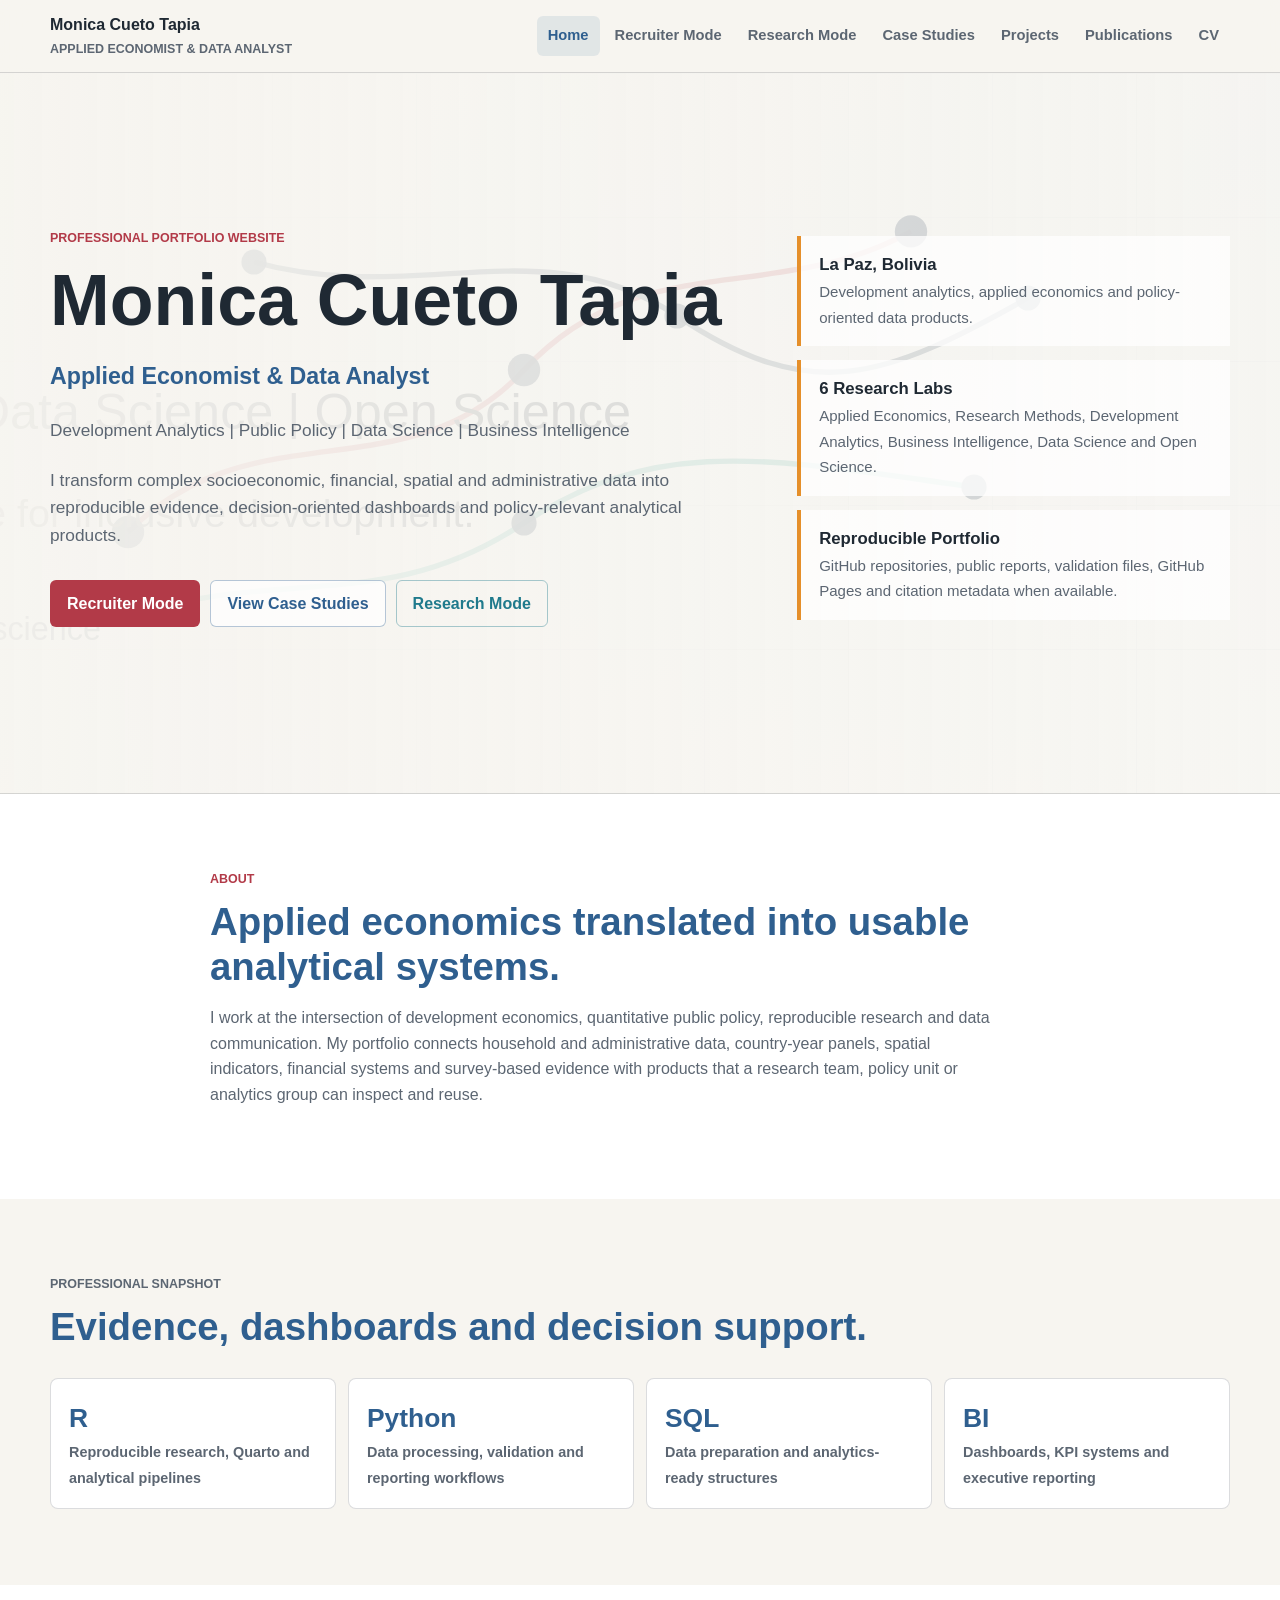
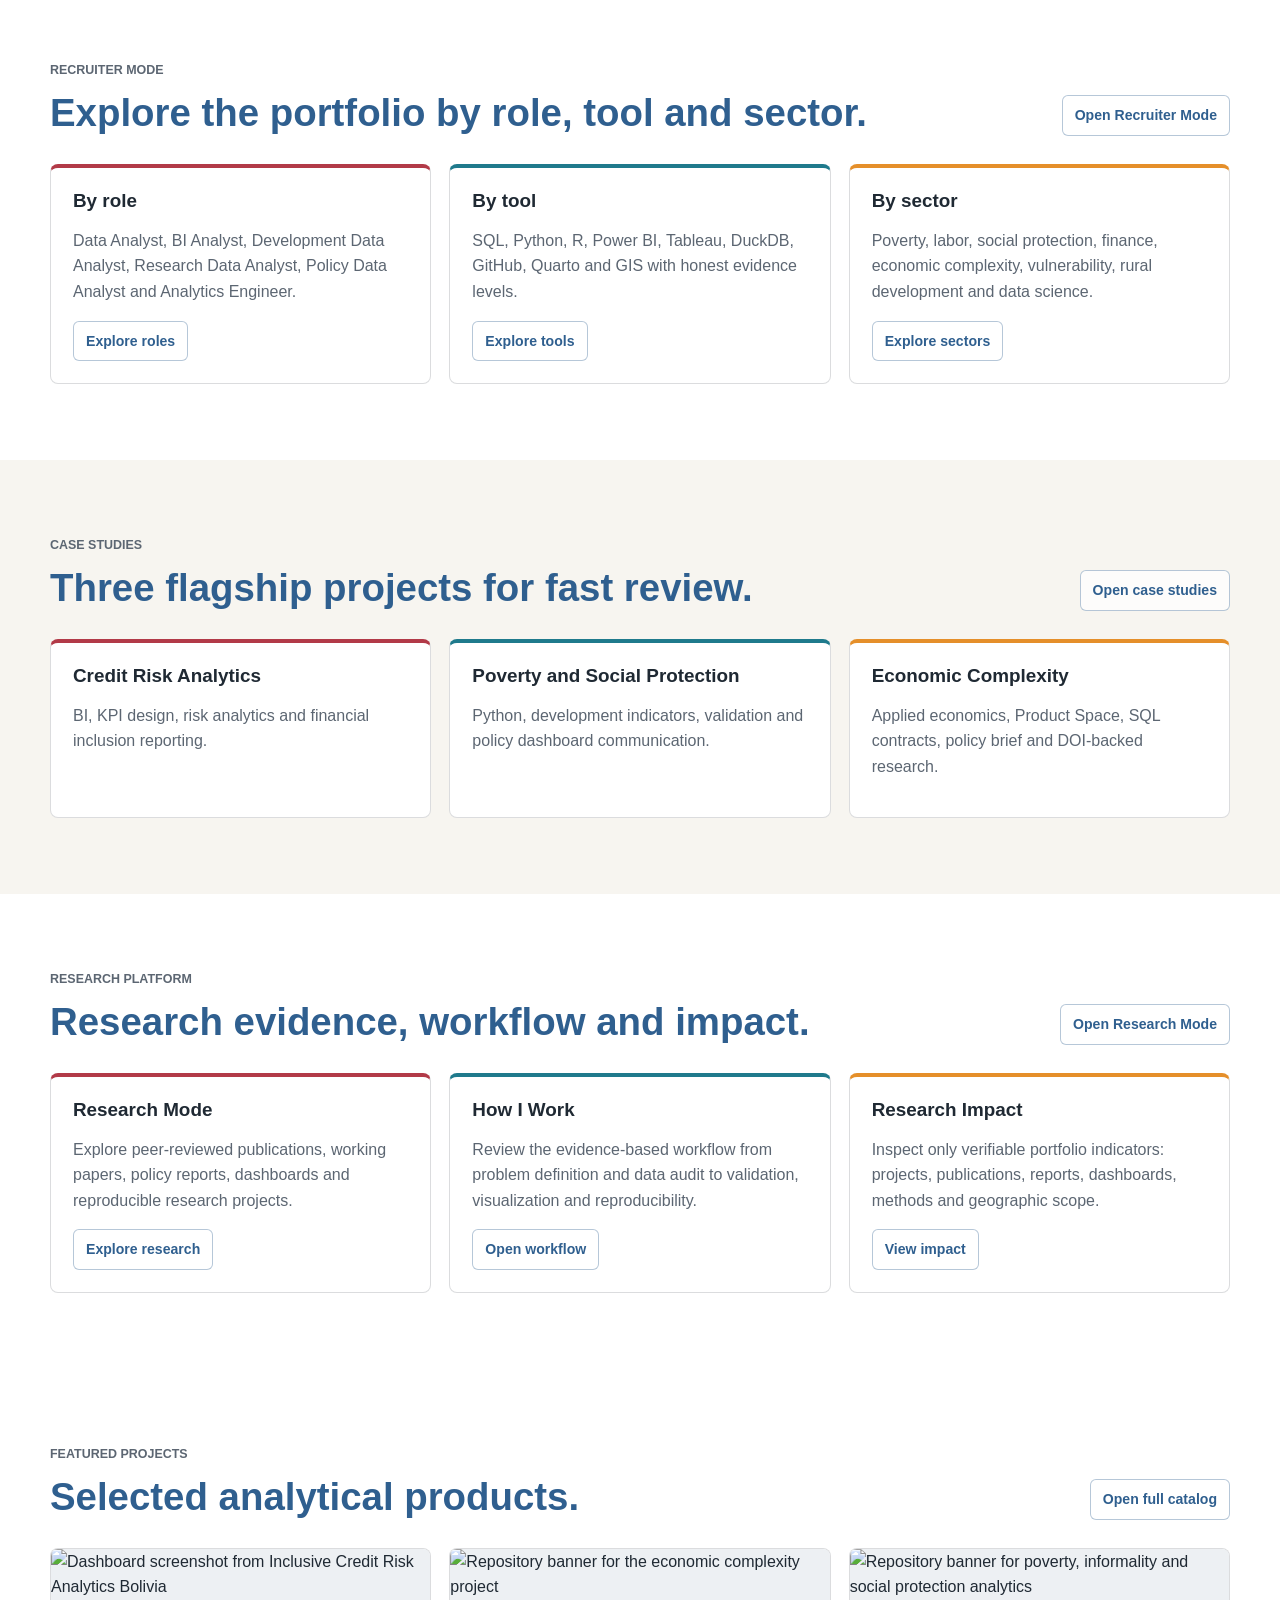
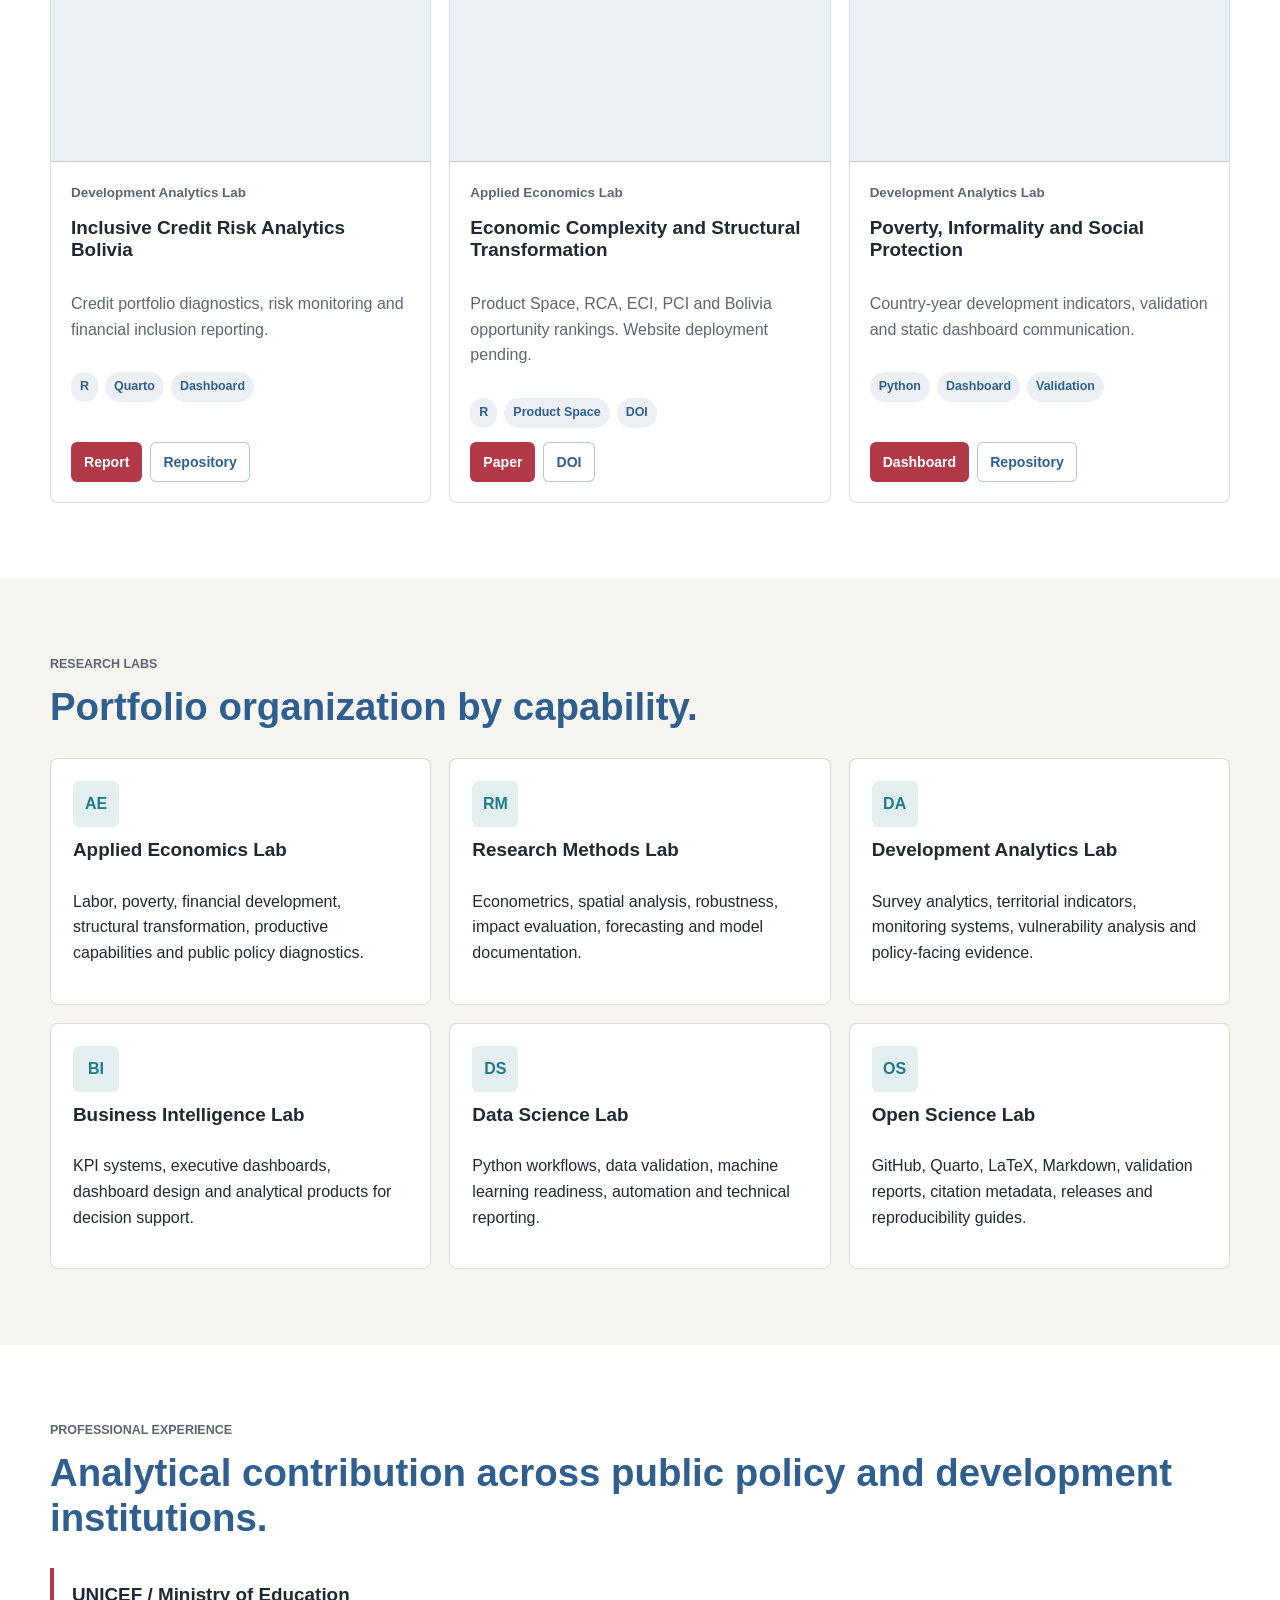
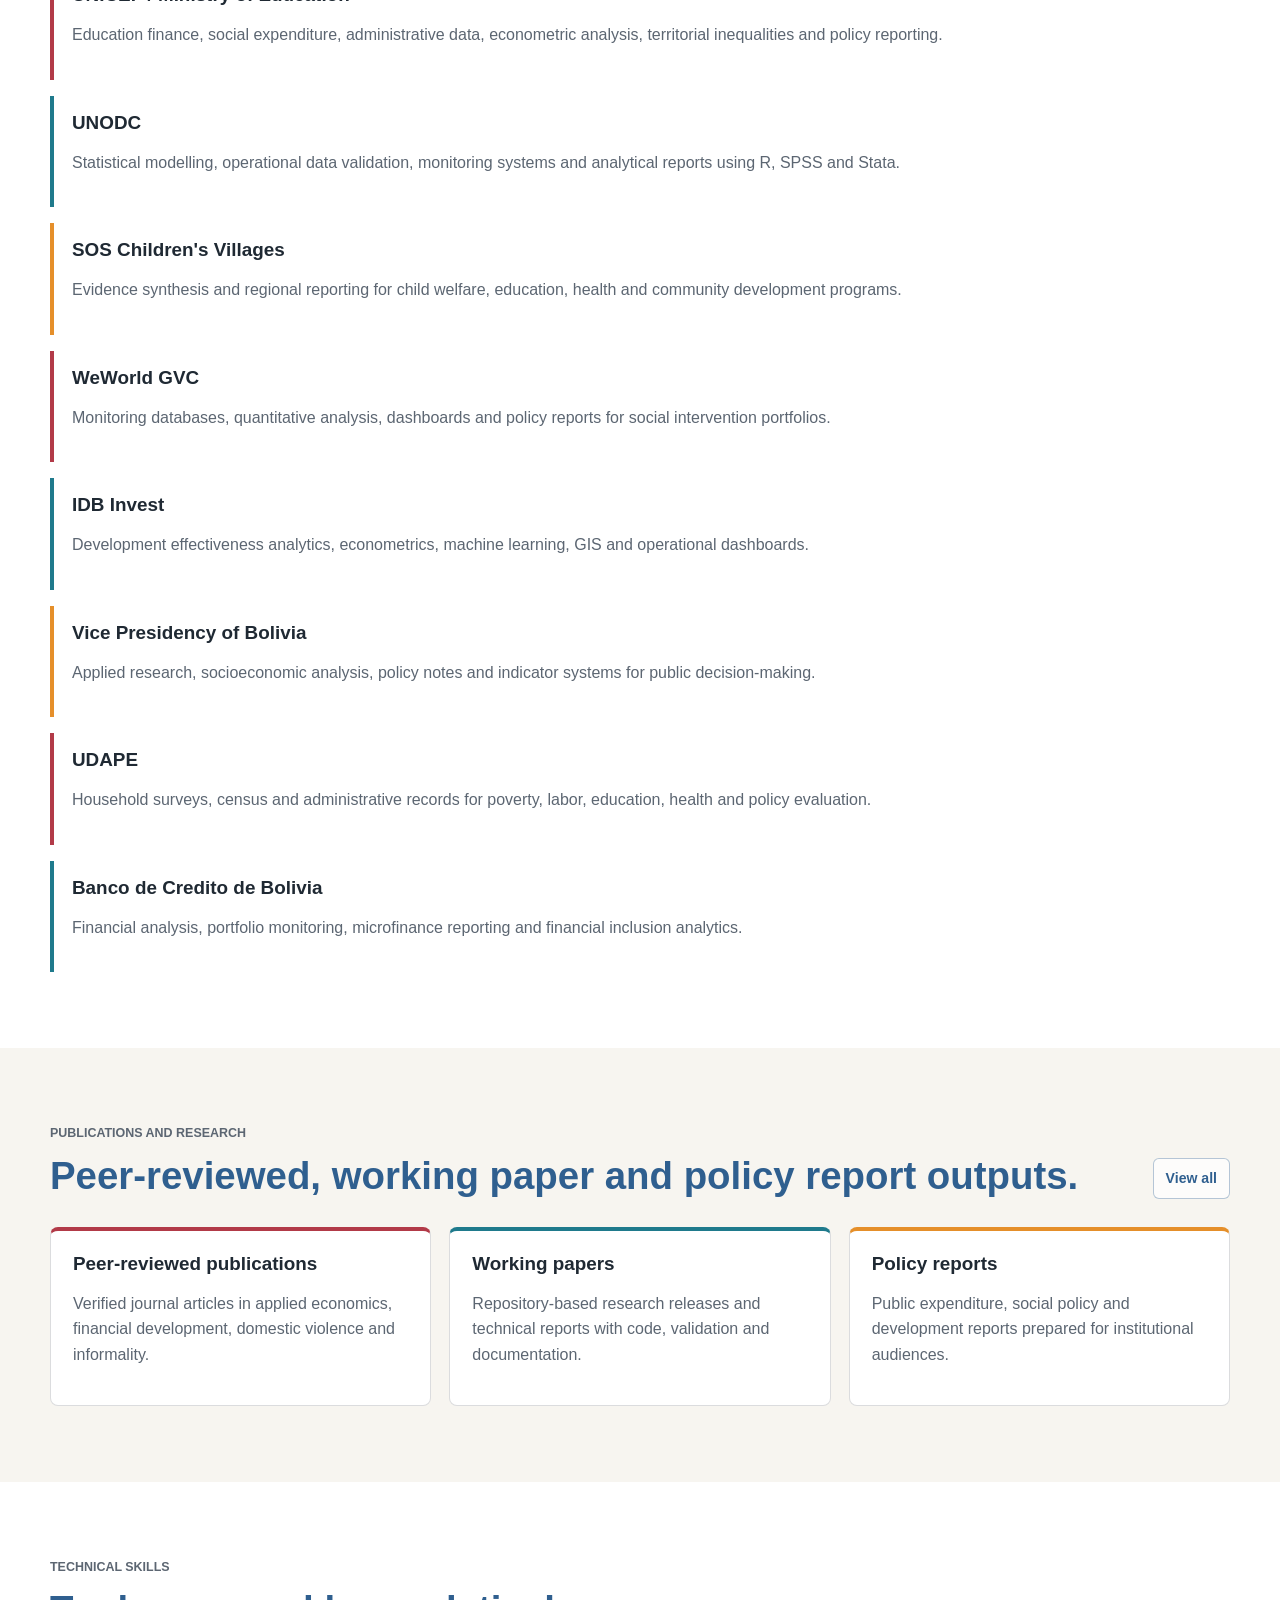
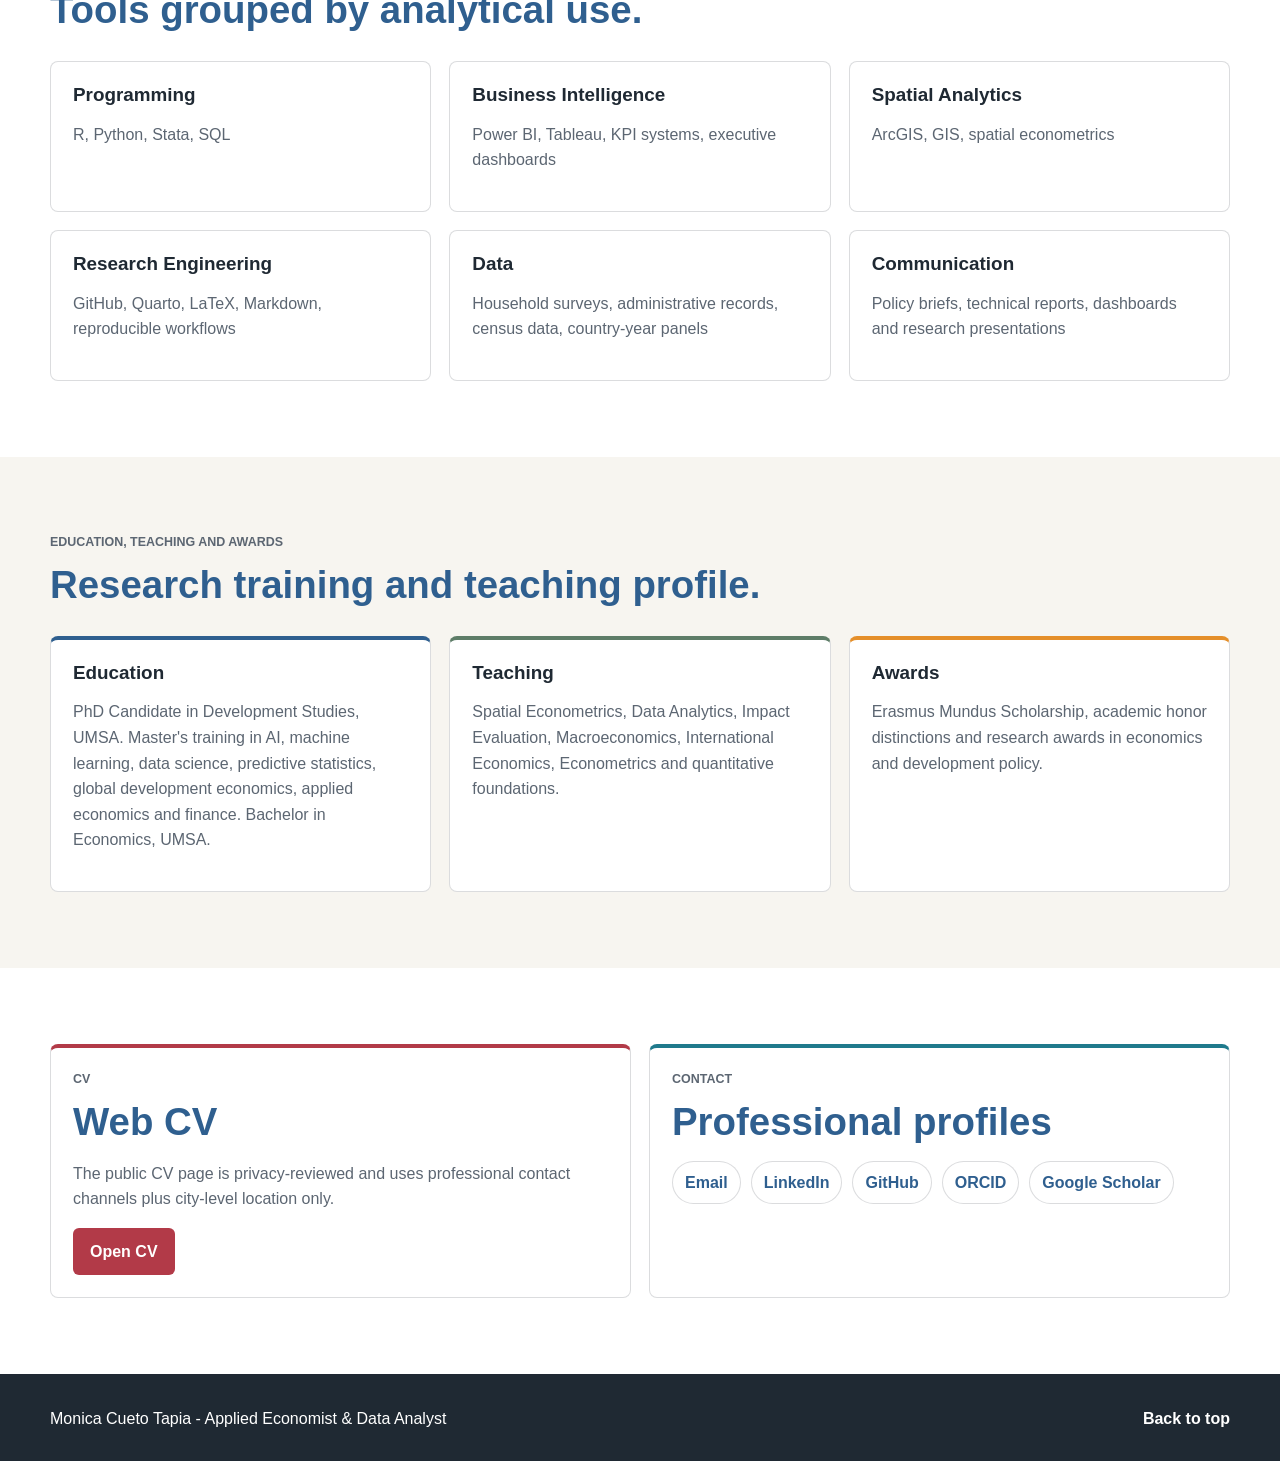
==== commit a724c253: "Complete final portfolio navigation and QA" ====
--- a/docs/index.html
+++ b/docs/index.html
@@ -313,7 +313,7 @@
           <article class="surface accent">
             <p class="eyebrow">CV</p>
             <h2>Web CV</h2>
-            <p>The public CV page is privacy-reviewed and omits personal telephone, address and identification details.</p>
+            <p>The public CV page is privacy-reviewed and uses professional contact channels plus city-level location only.</p>
             <a class="button primary" href="cv.html">Open CV</a>
           </article>
           <article class="surface teal">
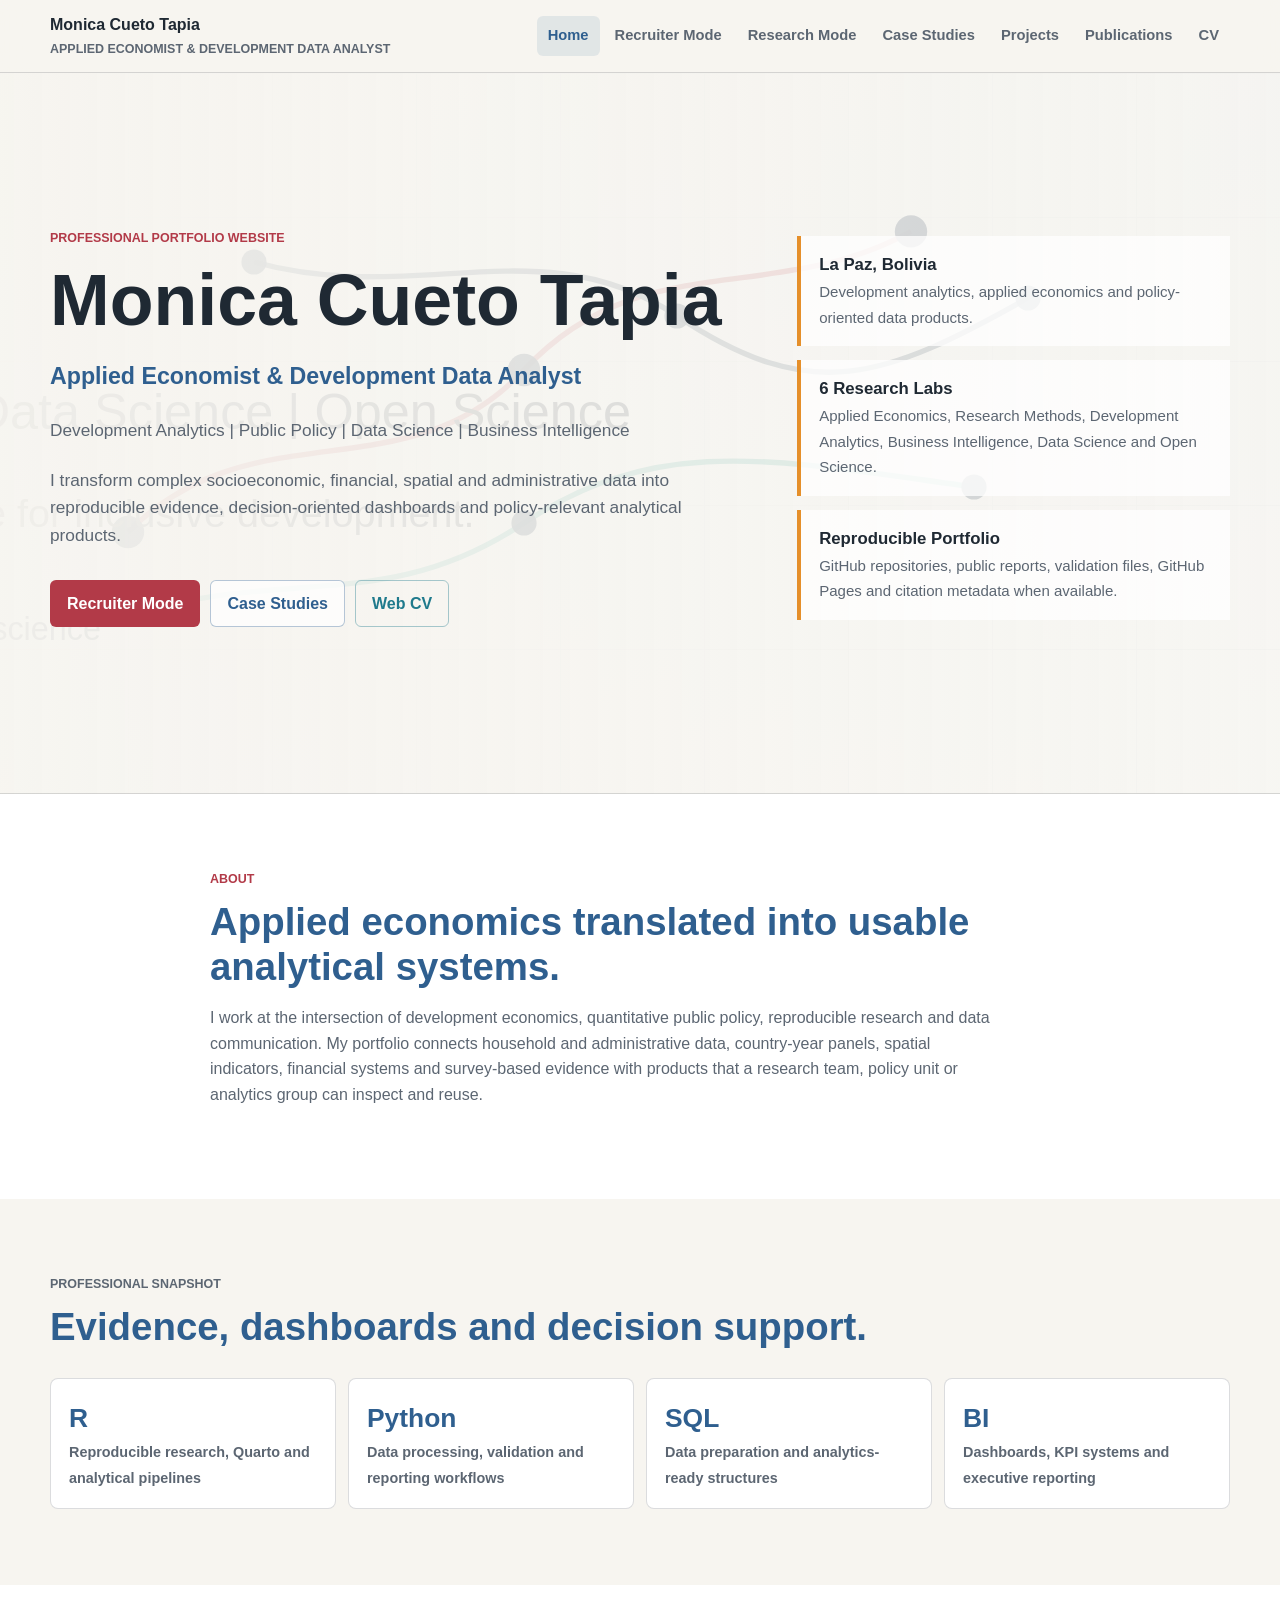
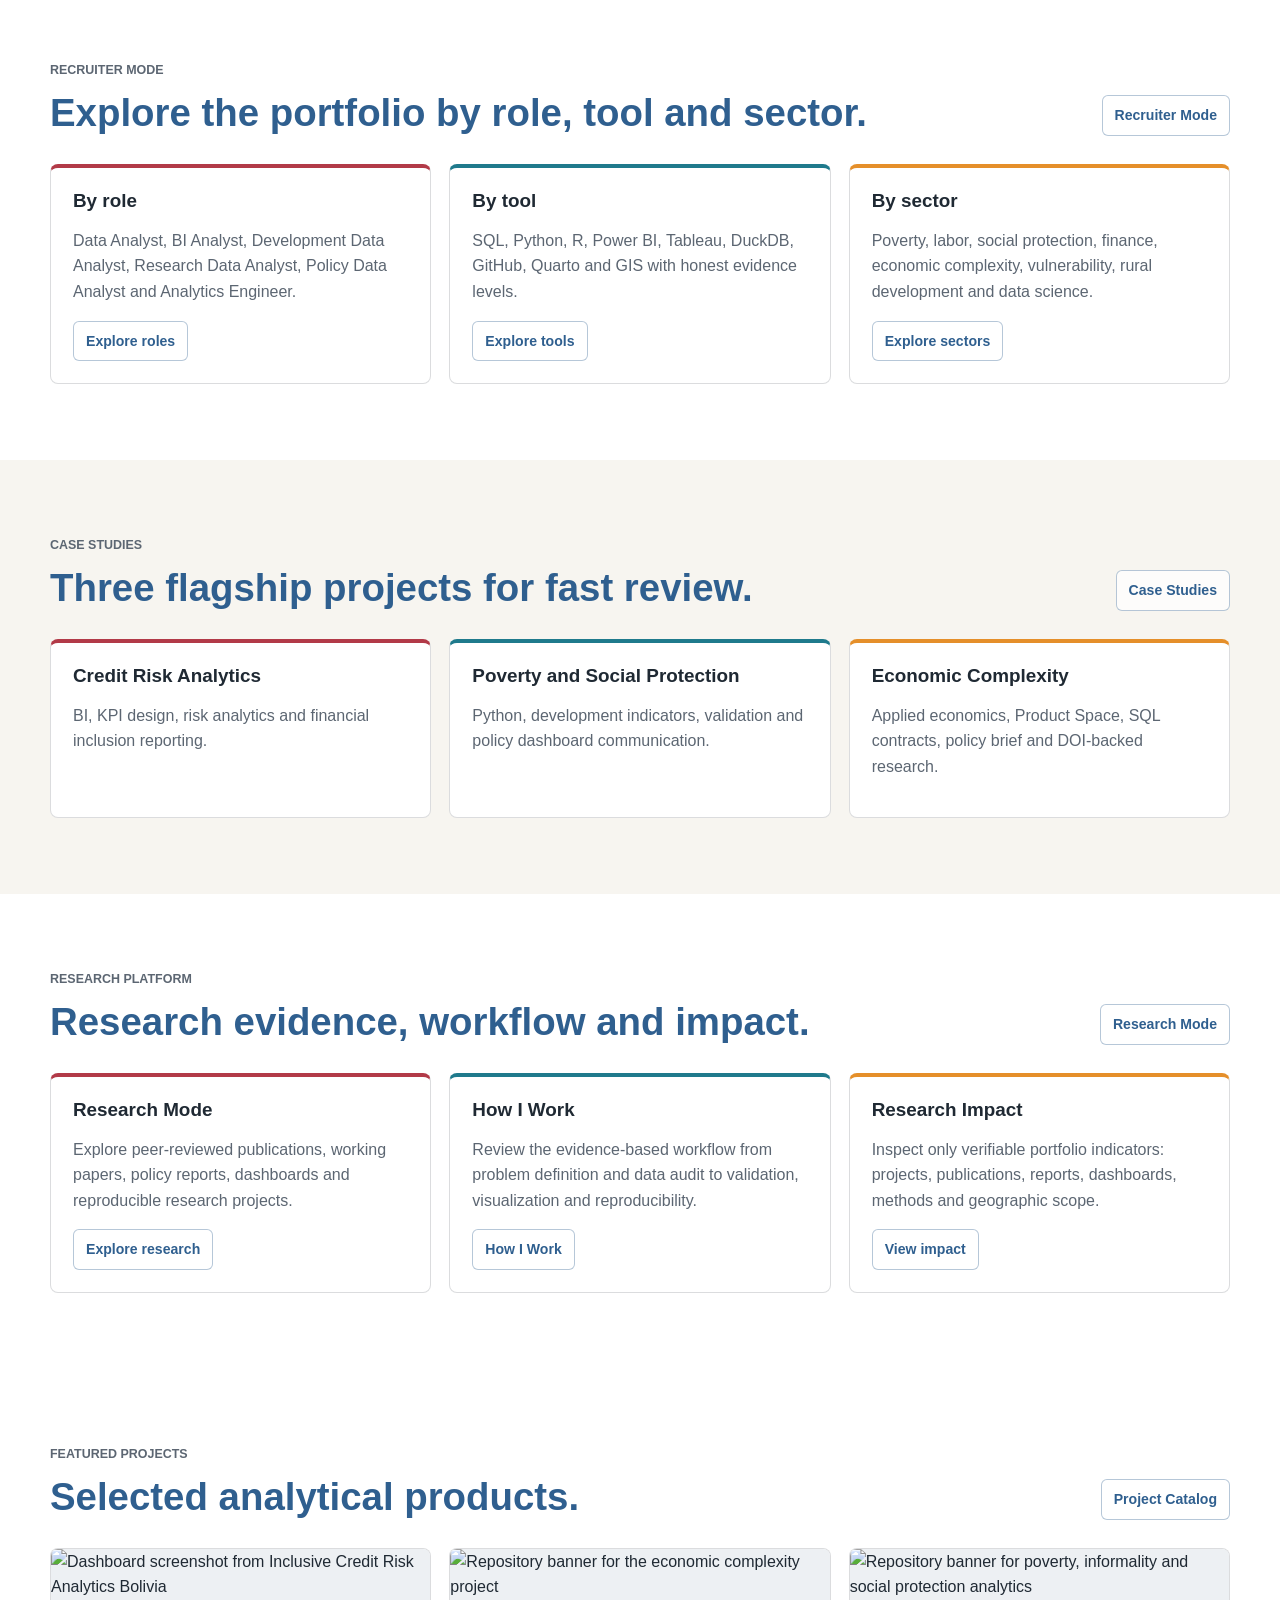
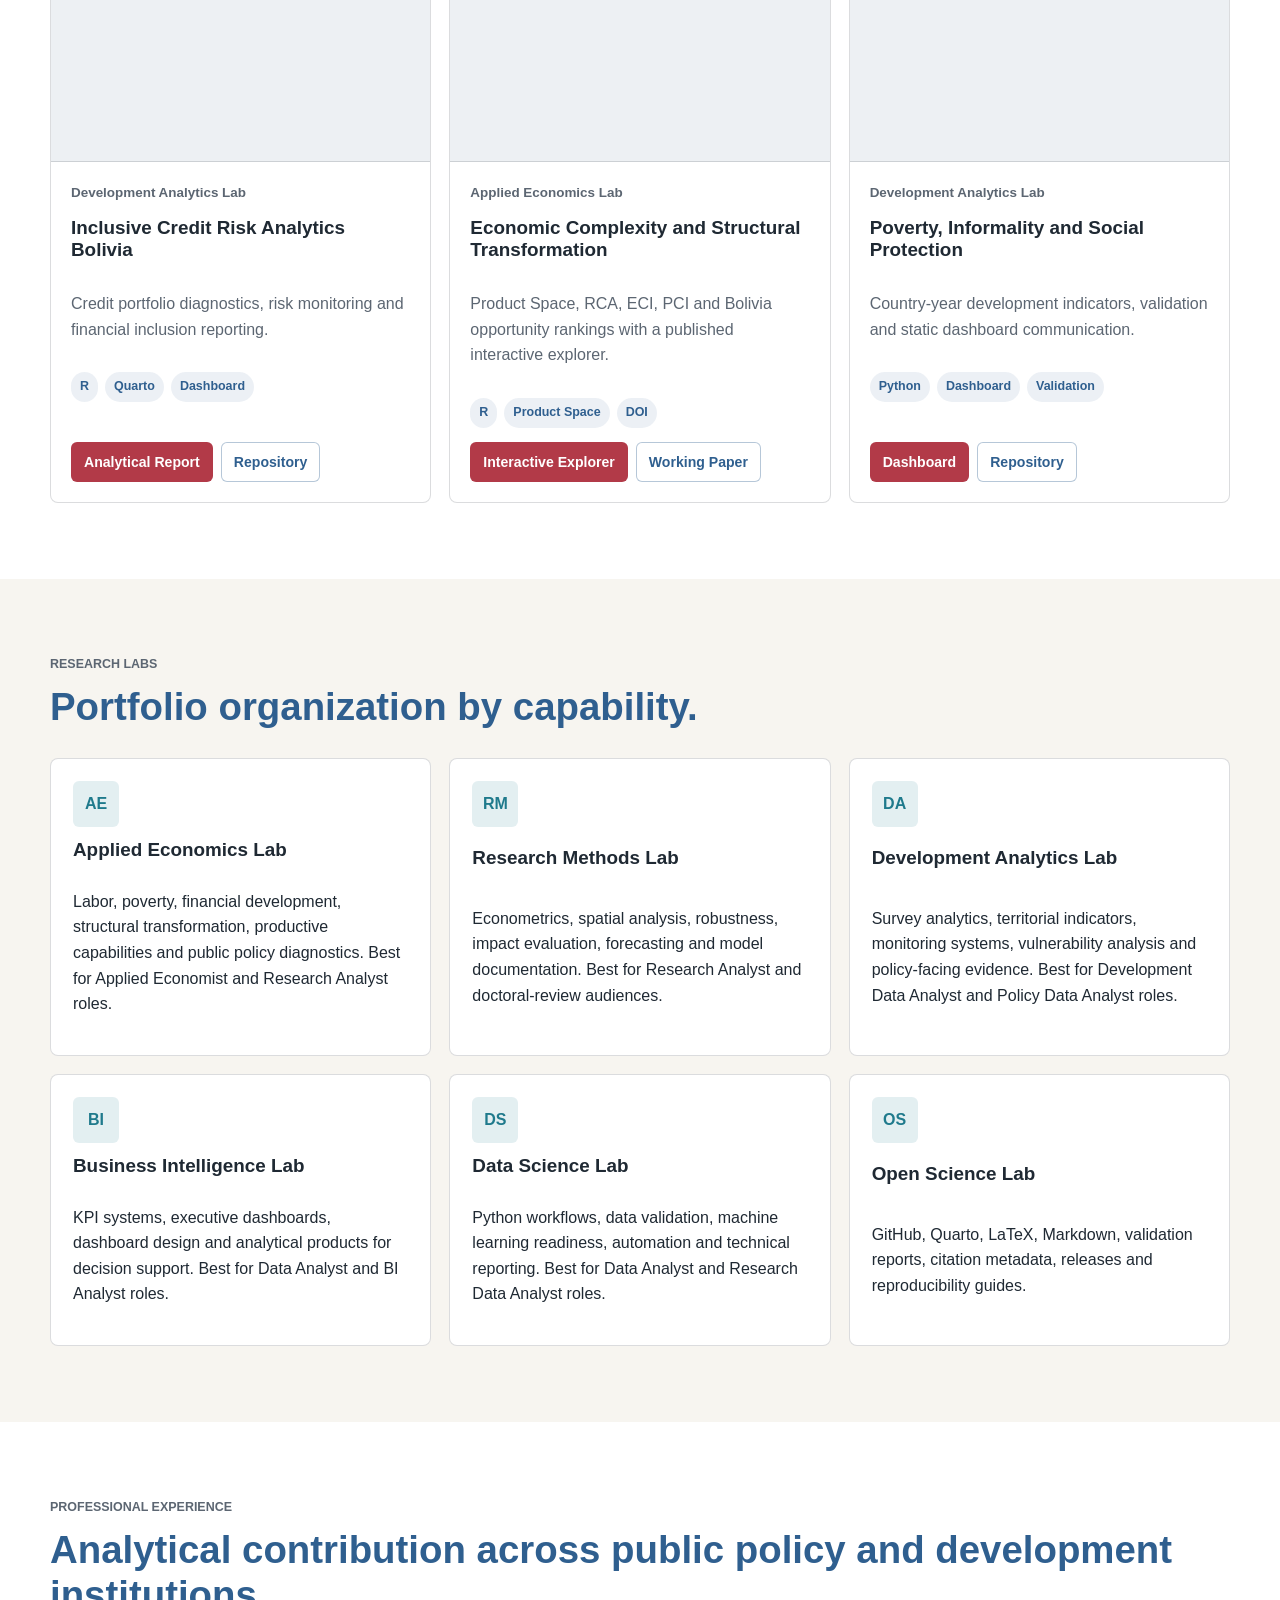
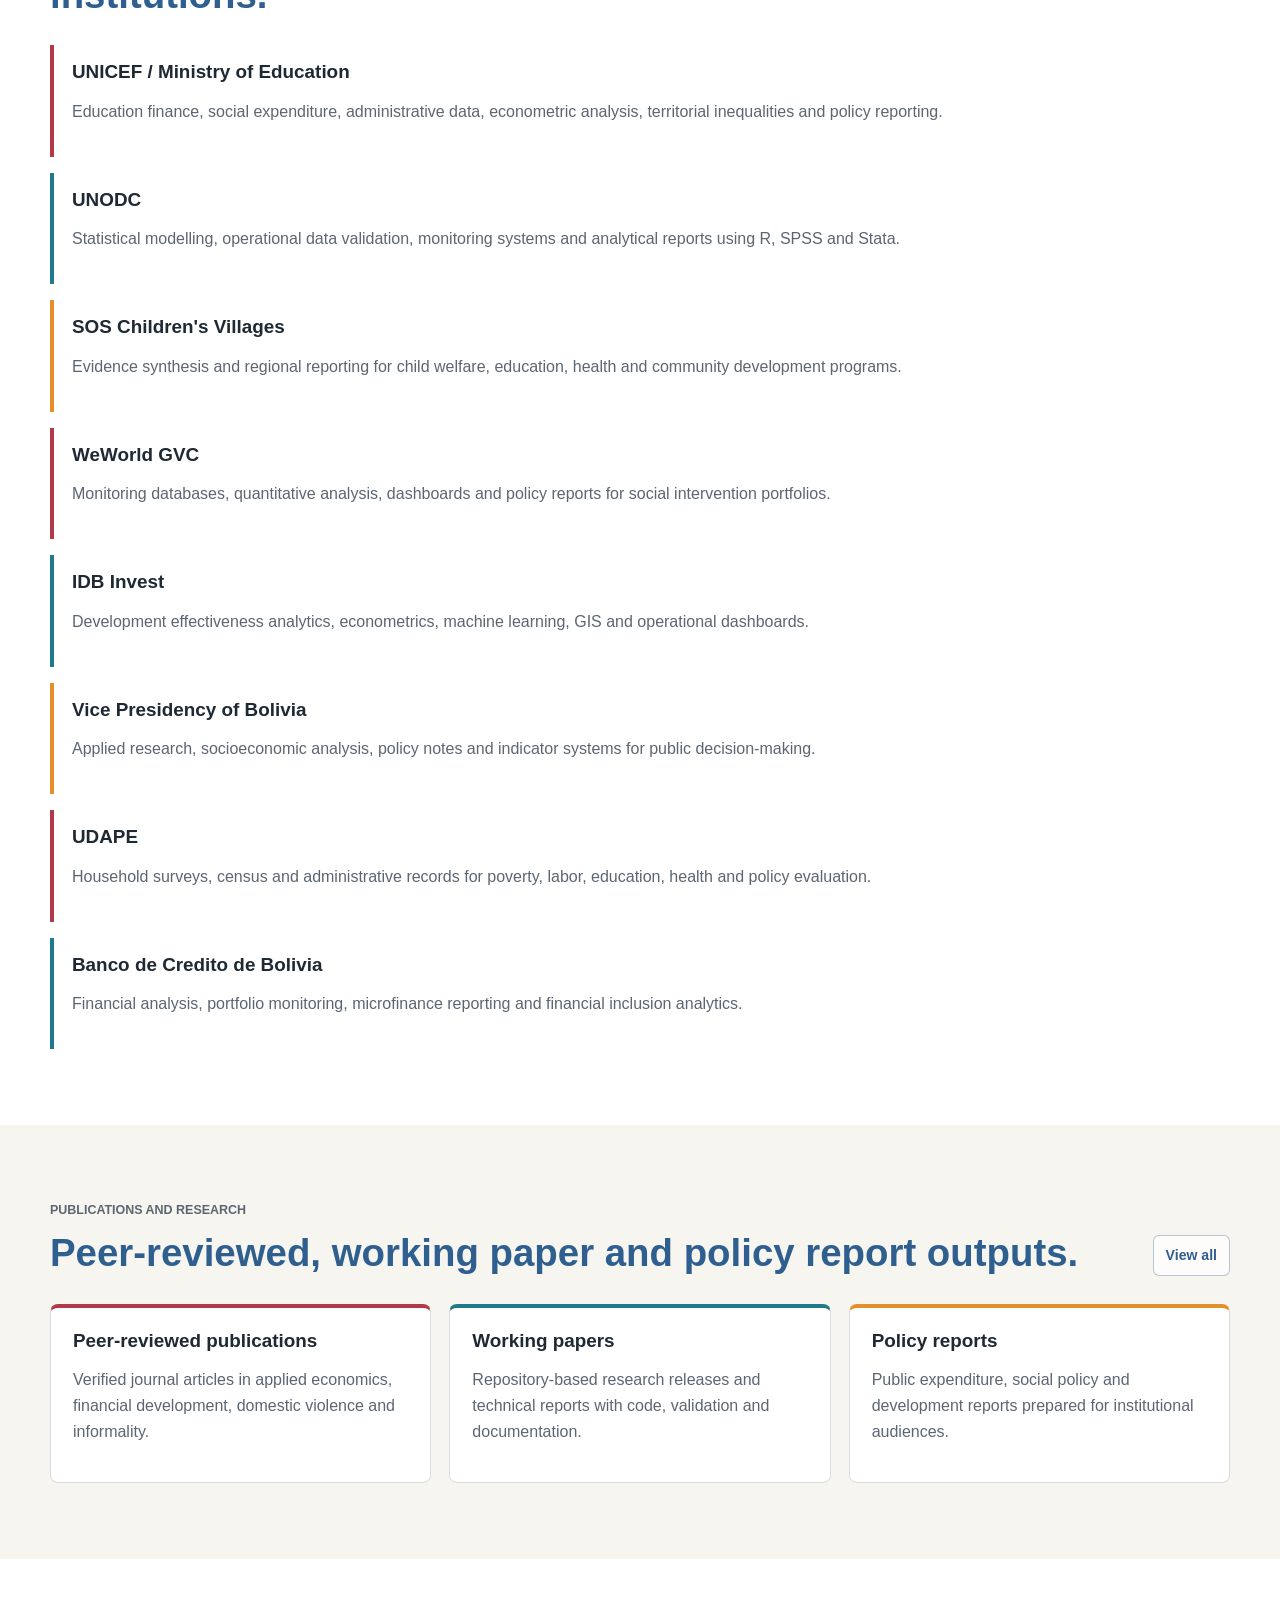
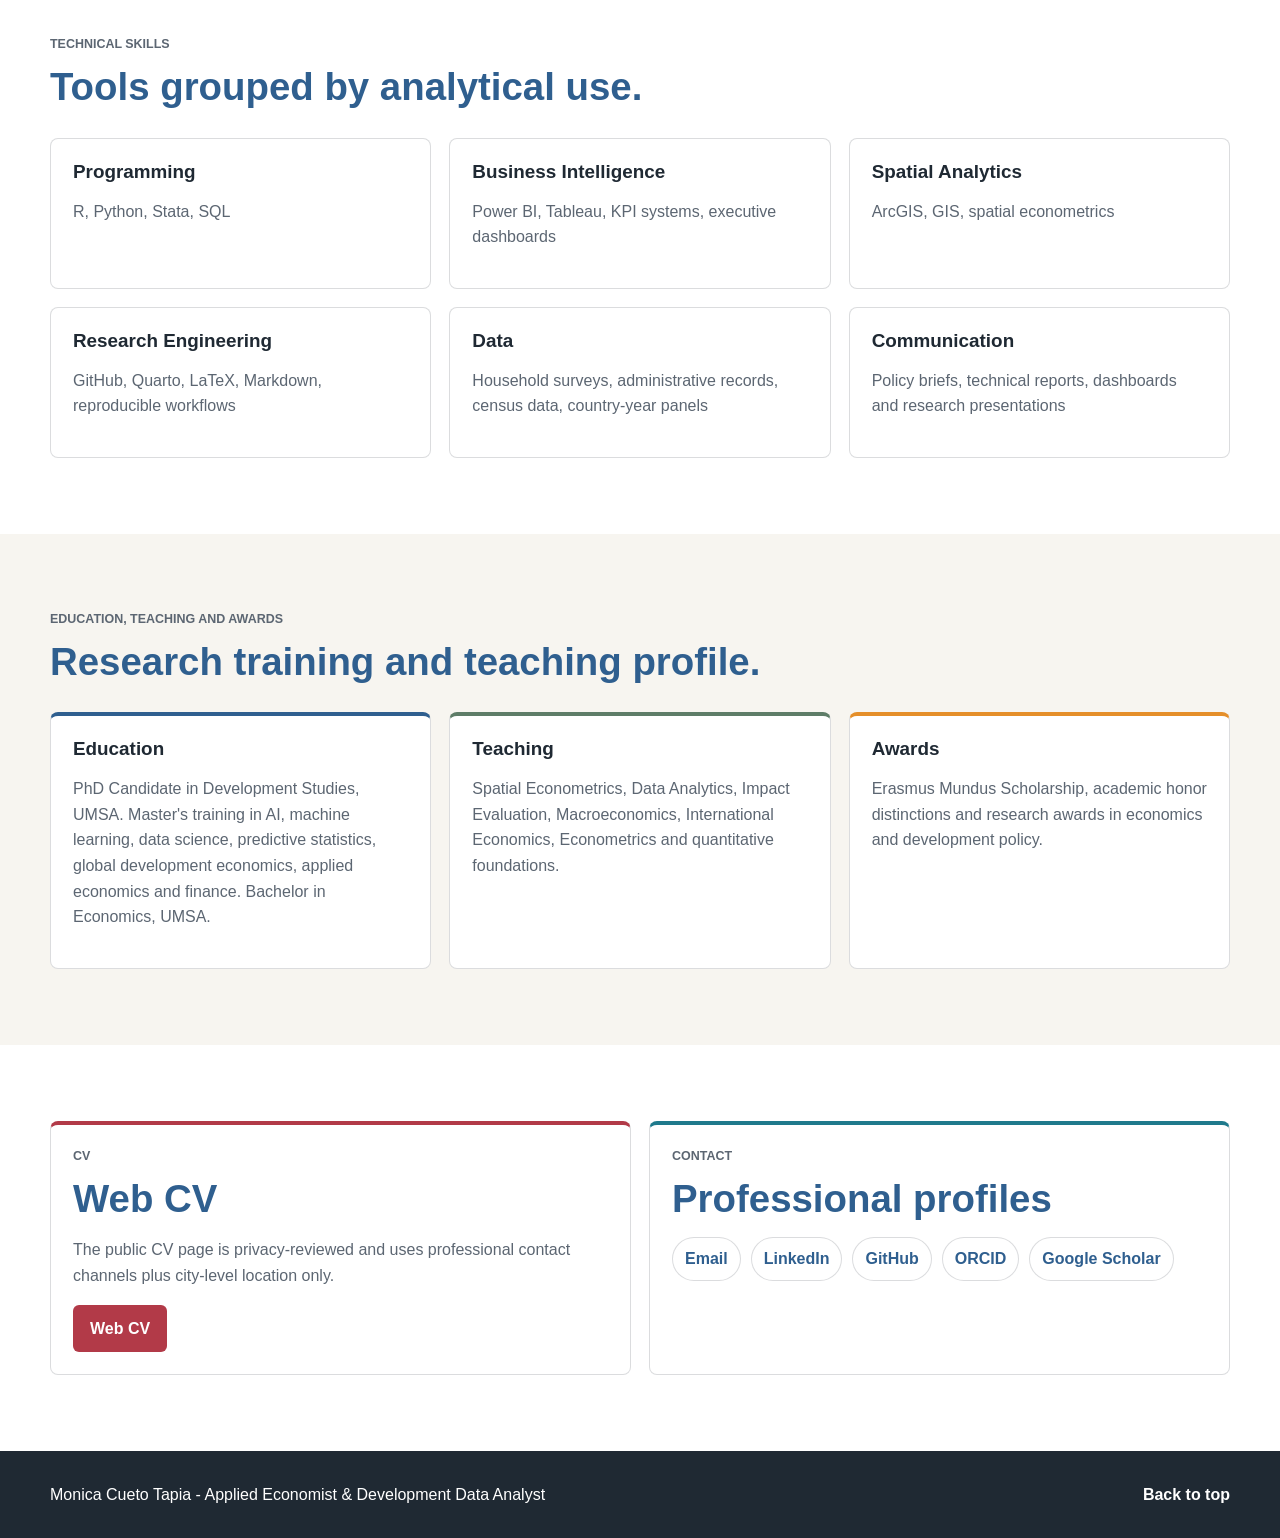
==== commit 2fd5fc5e: "Standardize final portfolio language, links and evidence states" ====
--- a/docs/index.html
+++ b/docs/index.html
@@ -3,9 +3,9 @@
 <head>
   <meta charset="utf-8">
   <meta name="viewport" content="width=device-width, initial-scale=1">
-  <title>Monica Cueto Tapia | Applied Economist & Data Analyst</title>
-  <meta name="description" content="Professional portfolio of Monica Cueto Tapia, Applied Economist and Data Analyst working on development analytics, public policy, data science and business intelligence.">
-  <meta property="og:title" content="Monica Cueto Tapia | Applied Economist & Data Analyst">
+  <title>Monica Cueto Tapia | Applied Economist & Development Data Analyst</title>
+  <meta name="description" content="Professional portfolio of Monica Cueto Tapia, Applied Economist and Development Data Analyst working on development analytics, public policy, data science and business intelligence.">
+  <meta property="og:title" content="Monica Cueto Tapia | Applied Economist & Development Data Analyst">
   <meta property="og:description" content="Reproducible evidence, dashboards and policy-relevant analytical products for development analytics.">
   <meta property="og:type" content="website">
   <meta property="og:url" content="https://monicact.github.io/MonicaCT/">
@@ -19,7 +19,7 @@
     <nav class="nav-wrap" aria-label="Main navigation">
       <a class="brand" href="index.html" aria-label="Portfolio home">
         <strong>Monica Cueto Tapia</strong>
-        <span>Applied Economist & Data Analyst</span>
+        <span>Applied Economist & Development Data Analyst</span>
       </a>
       <button class="nav-toggle" type="button" aria-expanded="false" aria-controls="main-nav" aria-label="Open navigation">
         <span></span>
@@ -45,13 +45,13 @@
         <div class="hero-copy">
           <p class="eyebrow">Professional Portfolio Website</p>
           <h1>Monica Cueto Tapia</h1>
-          <p class="subtitle">Applied Economist & Data Analyst</p>
+          <p class="subtitle">Applied Economist & Development Data Analyst</p>
           <p class="lead">Development Analytics | Public Policy | Data Science | Business Intelligence</p>
           <p class="lead">I transform complex socioeconomic, financial, spatial and administrative data into reproducible evidence, decision-oriented dashboards and policy-relevant analytical products.</p>
           <div class="actions">
             <a class="button primary" href="recruiter.html">Recruiter Mode</a>
-            <a class="button secondary" href="case-studies.html">View Case Studies</a>
-            <a class="button tertiary" href="research.html">Research Mode</a>
+            <a class="button secondary" href="case-studies.html">Case Studies</a>
+            <a class="button tertiary" href="cv.html">Web CV</a>
           </div>
         </div>
         <aside class="hero-panel" aria-label="Portfolio signals">
@@ -102,7 +102,7 @@
             <p class="eyebrow">Recruiter Mode</p>
             <h2>Explore the portfolio by role, tool and sector.</h2>
           </div>
-          <a class="button secondary small" href="recruiter.html">Open Recruiter Mode</a>
+          <a class="button secondary small" href="recruiter.html">Recruiter Mode</a>
         </div>
         <div class="grid three">
           <article class="surface accent"><h3>By role</h3><p>Data Analyst, BI Analyst, Development Data Analyst, Research Data Analyst, Policy Data Analyst and Analytics Engineer.</p><a class="button secondary small" href="recruiter.html">Explore roles</a></article>
@@ -119,7 +119,7 @@
             <p class="eyebrow">Case Studies</p>
             <h2>Three flagship projects for fast review.</h2>
           </div>
-          <a class="button secondary small" href="case-studies.html">Open case studies</a>
+          <a class="button secondary small" href="case-studies.html">Case Studies</a>
         </div>
         <div class="grid three">
           <article class="surface accent"><h3>Credit Risk Analytics</h3><p>BI, KPI design, risk analytics and financial inclusion reporting.</p></article>
@@ -135,11 +135,11 @@
             <p class="eyebrow">Research Platform</p>
             <h2>Research evidence, workflow and impact.</h2>
           </div>
-          <a class="button secondary small" href="research.html">Open Research Mode</a>
+          <a class="button secondary small" href="research.html">Research Mode</a>
         </div>
         <div class="grid three">
           <article class="surface accent"><h3>Research Mode</h3><p>Explore peer-reviewed publications, working papers, policy reports, dashboards and reproducible research projects.</p><a class="button secondary small" href="research.html">Explore research</a></article>
-          <article class="surface teal"><h3>How I Work</h3><p>Review the evidence-based workflow from problem definition and data audit to validation, visualization and reproducibility.</p><a class="button secondary small" href="how-i-work.html">Open workflow</a></article>
+          <article class="surface teal"><h3>How I Work</h3><p>Review the evidence-based workflow from problem definition and data audit to validation, visualization and reproducibility.</p><a class="button secondary small" href="how-i-work.html">How I Work</a></article>
           <article class="surface orange"><h3>Research Impact</h3><p>Inspect only verifiable portfolio indicators: projects, publications, reports, dashboards, methods and geographic scope.</p><a class="button secondary small" href="impact.html">View impact</a></article>
         </div>
       </div>
@@ -152,7 +152,7 @@
             <p class="eyebrow">Featured Projects</p>
             <h2>Selected analytical products.</h2>
           </div>
-          <a class="button secondary small" href="projects.html">Open full catalog</a>
+          <a class="button secondary small" href="projects.html">Project Catalog</a>
         </div>
         <div class="grid three">
           <article class="project-card" data-project-card data-lab="Development Analytics Lab Business Intelligence Lab Data Science Lab Open Science Lab" data-theme="credit risk financial inclusion Bolivia" data-tool="R Quarto GitHub Pages" data-product="dashboard report repository" data-status="published">
@@ -165,24 +165,24 @@
               <p>Credit portfolio diagnostics, risk monitoring and financial inclusion reporting.</p>
               <div class="tags"><span>R</span><span>Quarto</span><span>Dashboard</span></div>
               <div class="card-actions">
-                <a class="button primary small" href="https://monicact.github.io/InclusiveCreditRiskAnalytics-Bolivia/">Report</a>
+                <a class="button primary small" href="https://monicact.github.io/InclusiveCreditRiskAnalytics-Bolivia/">Analytical Report</a>
                 <a class="button secondary small" href="https://github.com/MonicaCT/InclusiveCreditRiskAnalytics-Bolivia">Repository</a>
               </div>
             </div>
           </article>
 
-          <article class="project-card" data-project-card data-lab="Applied Economics Lab Research Methods Lab Data Science Lab Open Science Lab" data-theme="economic complexity structural transformation trade Bolivia" data-tool="R Shiny Quarto panel econometrics" data-product="paper dashboard policy brief repository" data-status="deployment pending">
+          <article class="project-card" data-project-card data-lab="Applied Economics Lab Research Methods Lab Data Science Lab Open Science Lab" data-theme="economic complexity structural transformation trade Bolivia" data-tool="R Shiny Quarto panel econometrics" data-product="working paper interactive explorer policy brief repository" data-status="published">
             <div class="project-media">
               <img src="https://raw.githubusercontent.com/MonicaCT/economic-complexity-structural-transformation-lac/main/docs/assets/repository_banner.png" alt="Repository banner for the economic complexity project">
             </div>
             <div class="project-body">
               <span class="project-meta">Applied Economics Lab</span>
               <h3>Economic Complexity and Structural Transformation</h3>
-              <p>Product Space, RCA, ECI, PCI and Bolivia opportunity rankings. Website deployment pending.</p>
+              <p>Product Space, RCA, ECI, PCI and Bolivia opportunity rankings with a published interactive explorer.</p>
               <div class="tags"><span>R</span><span>Product Space</span><span>DOI</span></div>
               <div class="card-actions">
-                <a class="button primary small" href="https://github.com/MonicaCT/economic-complexity-structural-transformation-lac/blob/main/paper/main.pdf">Paper</a>
-                <a class="button secondary small" href="https://doi.org/10.5281/zenodo.21314881">DOI</a>
+                <a class="button primary small" href="https://monicact.github.io/economic-complexity-structural-transformation-lac/">Interactive Explorer</a>
+                <a class="button secondary small" href="https://github.com/MonicaCT/economic-complexity-structural-transformation-lac/blob/main/paper/main.pdf">Working Paper</a>
               </div>
             </div>
           </article>
@@ -215,11 +215,11 @@
           </div>
         </div>
         <div class="grid three">
-          <article class="lab-card"><span class="lab-code">AE</span><h3>Applied Economics Lab</h3><p>Labor, poverty, financial development, structural transformation, productive capabilities and public policy diagnostics.</p></article>
-          <article class="lab-card"><span class="lab-code">RM</span><h3>Research Methods Lab</h3><p>Econometrics, spatial analysis, robustness, impact evaluation, forecasting and model documentation.</p></article>
-          <article class="lab-card"><span class="lab-code">DA</span><h3>Development Analytics Lab</h3><p>Survey analytics, territorial indicators, monitoring systems, vulnerability analysis and policy-facing evidence.</p></article>
-          <article class="lab-card"><span class="lab-code">BI</span><h3>Business Intelligence Lab</h3><p>KPI systems, executive dashboards, dashboard design and analytical products for decision support.</p></article>
-          <article class="lab-card"><span class="lab-code">DS</span><h3>Data Science Lab</h3><p>Python workflows, data validation, machine learning readiness, automation and technical reporting.</p></article>
+          <article class="lab-card"><span class="lab-code">AE</span><h3>Applied Economics Lab</h3><p>Labor, poverty, financial development, structural transformation, productive capabilities and public policy diagnostics. Best for Applied Economist and Research Analyst roles.</p></article>
+          <article class="lab-card"><span class="lab-code">RM</span><h3>Research Methods Lab</h3><p>Econometrics, spatial analysis, robustness, impact evaluation, forecasting and model documentation. Best for Research Analyst and doctoral-review audiences.</p></article>
+          <article class="lab-card"><span class="lab-code">DA</span><h3>Development Analytics Lab</h3><p>Survey analytics, territorial indicators, monitoring systems, vulnerability analysis and policy-facing evidence. Best for Development Data Analyst and Policy Data Analyst roles.</p></article>
+          <article class="lab-card"><span class="lab-code">BI</span><h3>Business Intelligence Lab</h3><p>KPI systems, executive dashboards, dashboard design and analytical products for decision support. Best for Data Analyst and BI Analyst roles.</p></article>
+          <article class="lab-card"><span class="lab-code">DS</span><h3>Data Science Lab</h3><p>Python workflows, data validation, machine learning readiness, automation and technical reporting. Best for Data Analyst and Research Data Analyst roles.</p></article>
           <article class="lab-card"><span class="lab-code">OS</span><h3>Open Science Lab</h3><p>GitHub, Quarto, LaTeX, Markdown, validation reports, citation metadata, releases and reproducibility guides.</p></article>
         </div>
       </div>
@@ -314,7 +314,7 @@
             <p class="eyebrow">CV</p>
             <h2>Web CV</h2>
             <p>The public CV page is privacy-reviewed and uses professional contact channels plus city-level location only.</p>
-            <a class="button primary" href="cv.html">Open CV</a>
+            <a class="button primary" href="cv.html">Web CV</a>
           </article>
           <article class="surface teal">
             <p class="eyebrow">Contact</p>
@@ -334,7 +334,7 @@
 
   <footer class="site-footer">
     <div class="container footer-inner">
-      <span>Monica Cueto Tapia - Applied Economist & Data Analyst</span>
+      <span>Monica Cueto Tapia - Applied Economist & Development Data Analyst</span>
       <a href="#home">Back to top</a>
     </div>
   </footer>
